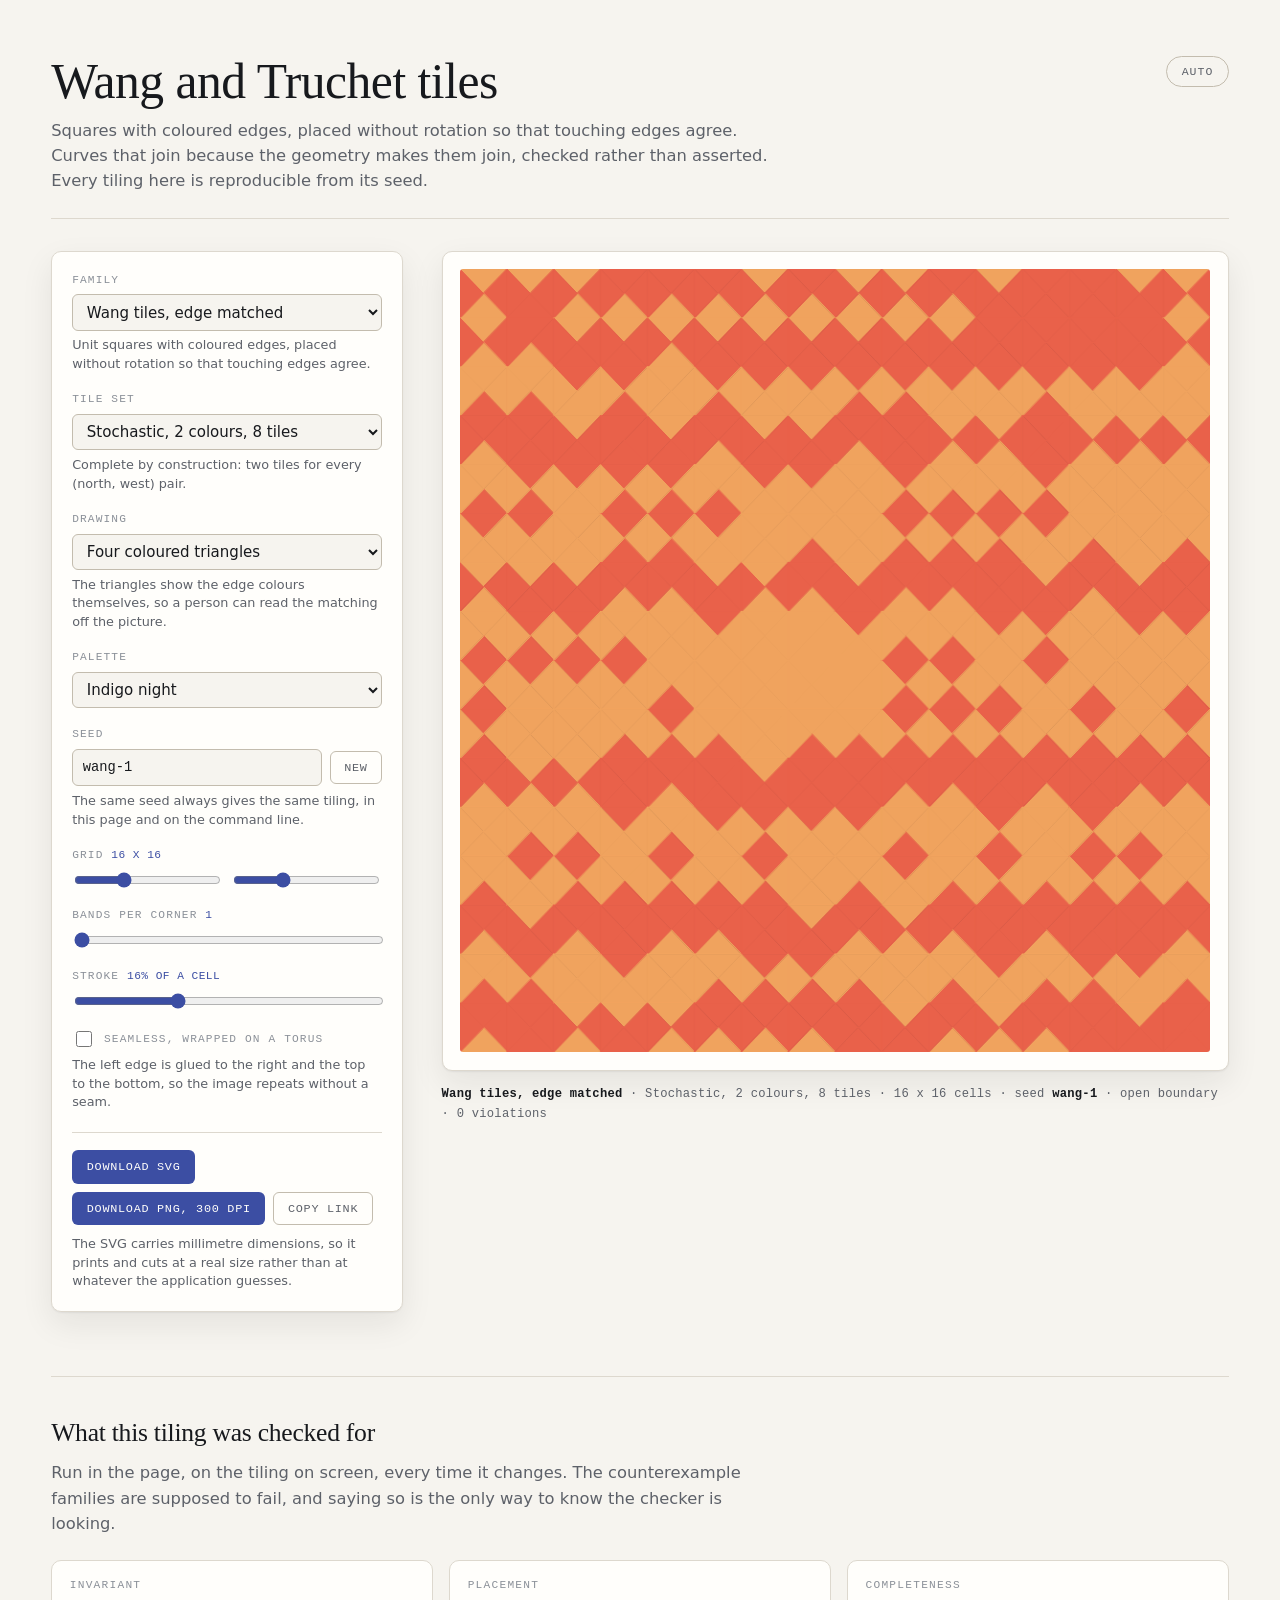
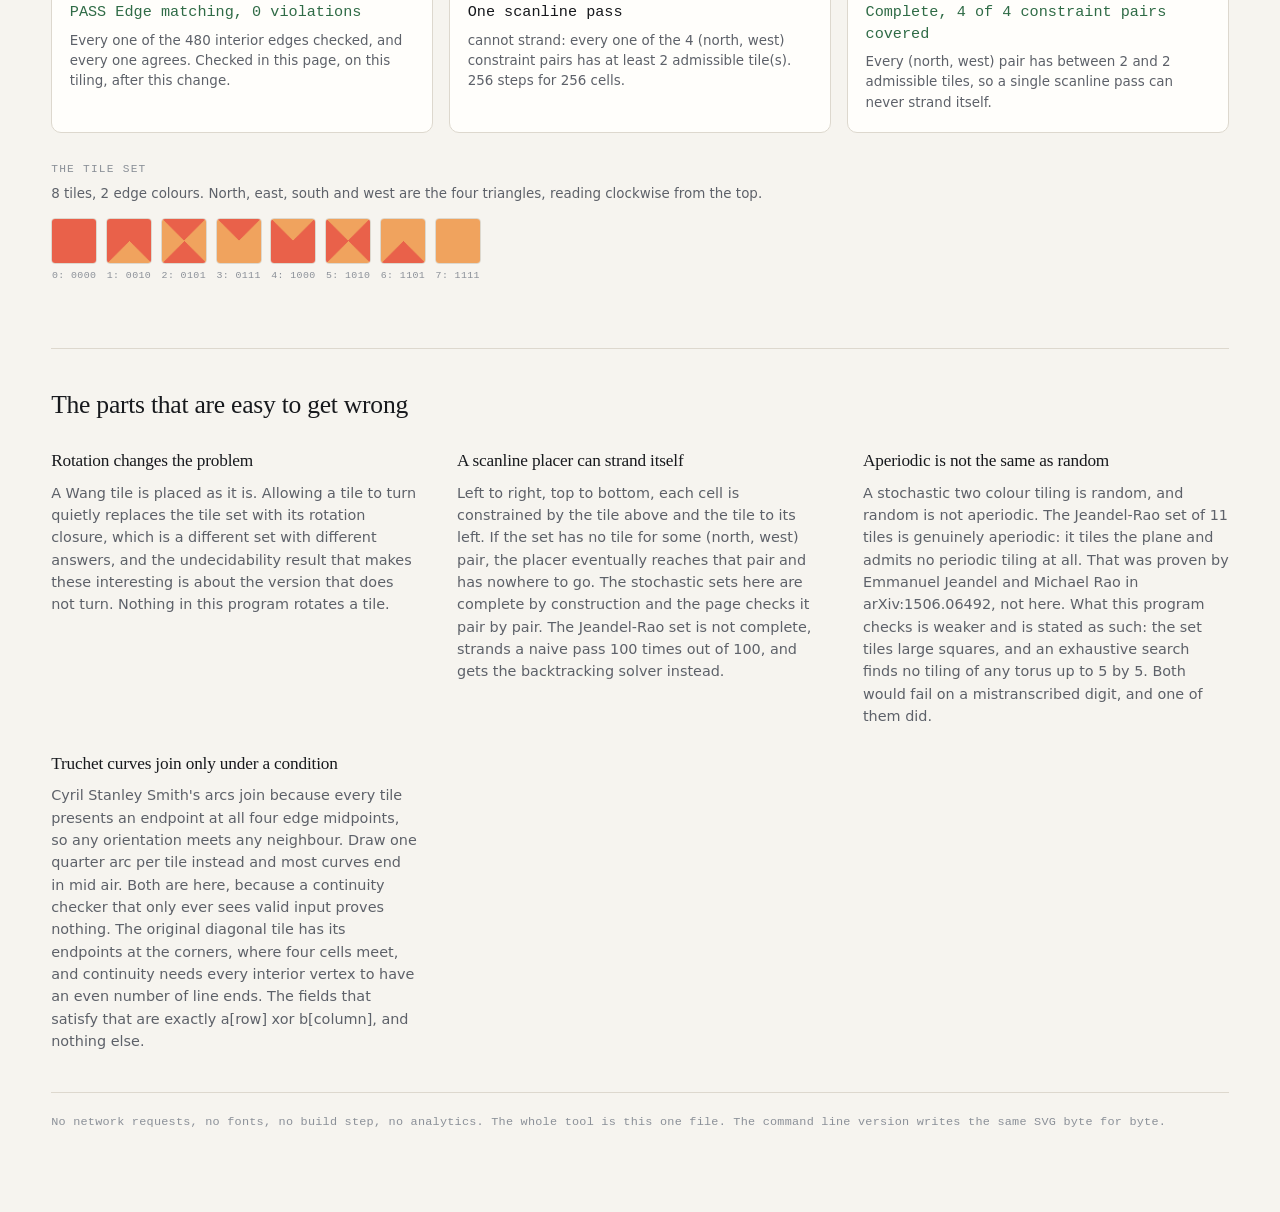
==== docs/index.html @ 9cc3b1b0 "feat: the web tool, an inlining build, and a CDP browser check" ====
<!DOCTYPE html>
<html lang="en" data-theme="auto">
<head>
<meta charset="utf-8">
<meta name="viewport" content="width=device-width, initial-scale=1">
<title>Wang and Truchet tiles</title>
<meta name="description" content="An edge-matched Wang tile and Truchet curve generator that checks its own output. Self contained, no network, deterministic from a named seed.">
<style>
/* One stylesheet, inlined into docs/index.html by scripts/build_docs.mjs.
 *
 * Themes. The page follows the operating system by default and the toggle overrides it in
 * both directions, which is why the dark rules appear twice: once under
 * prefers-color-scheme for the automatic case, and once under :root[data-theme="dark"] so an
 * explicit choice wins over the system on a machine set the other way. A page that only
 * listens to the media query has a toggle that does nothing for half its visitors. */

:root {
  --paper: #f6f4ef;
  --panel: #fffefb;
  --ink: #17191d;
  --muted: #5d6169;
  --faint: #8b9098;
  --rule: #ddd8ce;
  --rule-strong: #c3bcae;
  --accent: #3c4ea3;
  --accent-soft: #e7e9f6;
  --ok: #2f6b46;
  --bad: #a33327;
  --shadow: 0 1px 2px rgba(23, 25, 29, 0.06), 0 12px 32px rgba(23, 25, 29, 0.08);
  --mono: ui-monospace, SFMono-Regular, "SF Mono", Menlo, Consolas, "Liberation Mono", monospace;
  --sans: ui-sans-serif, system-ui, -apple-system, "Segoe UI", Roboto, Helvetica, Arial, sans-serif;
  --serif: Georgia, "Iowan Old Style", "Times New Roman", Times, serif;
  color-scheme: light;
}

@media (prefers-color-scheme: dark) {
  :root {
    --paper: #101216;
    --panel: #171a20;
    --ink: #e9e6df;
    --muted: #a2a8b3;
    --faint: #757c88;
    --rule: #272c35;
    --rule-strong: #39404c;
    --accent: #93a7ff;
    --accent-soft: #1c2233;
    --ok: #6fce9c;
    --bad: #f0837a;
    --shadow: 0 1px 2px rgba(0, 0, 0, 0.4), 0 14px 40px rgba(0, 0, 0, 0.45);
    color-scheme: dark;
  }
}

:root[data-theme="light"] {
  --paper: #f6f4ef;
  --panel: #fffefb;
  --ink: #17191d;
  --muted: #5d6169;
  --faint: #8b9098;
  --rule: #ddd8ce;
  --rule-strong: #c3bcae;
  --accent: #3c4ea3;
  --accent-soft: #e7e9f6;
  --ok: #2f6b46;
  --bad: #a33327;
  --shadow: 0 1px 2px rgba(23, 25, 29, 0.06), 0 12px 32px rgba(23, 25, 29, 0.08);
  color-scheme: light;
}

:root[data-theme="dark"] {
  --paper: #101216;
  --panel: #171a20;
  --ink: #e9e6df;
  --muted: #a2a8b3;
  --faint: #757c88;
  --rule: #272c35;
  --rule-strong: #39404c;
  --accent: #93a7ff;
  --accent-soft: #1c2233;
  --ok: #6fce9c;
  --bad: #f0837a;
  --shadow: 0 1px 2px rgba(0, 0, 0, 0.4), 0 14px 40px rgba(0, 0, 0, 0.45);
  color-scheme: dark;
}

* { box-sizing: border-box; }

body {
  margin: 0;
  padding: 0 clamp(1rem, 4vw, 3.5rem) 5rem;
  background: var(--paper);
  color: var(--ink);
  font-family: var(--sans);
  font-size: 16px;
  line-height: 1.55;
  -webkit-text-size-adjust: 100%;
}

/* Hidden by clipping rather than by left: -9999px. The off-screen idiom puts a real box a
 * long way outside the viewport, which the layout check in scripts/browser_check.mjs reports
 * as an element escaping the page, and it is right to: the check cannot tell an intentional
 * skip link from a control that has fallen off the edge, and weakening it to allow one would
 * blind it to the other. */
.skip {
  position: absolute;
  width: 1px;
  height: 1px;
  margin: -1px;
  padding: 0;
  overflow: hidden;
  clip-path: inset(50%);
  white-space: nowrap;
}
.skip:focus {
  width: auto;
  height: auto;
  margin: 0;
  padding: 0.5rem 1rem;
  clip-path: none;
  left: 0;
  top: 0;
  background: var(--accent);
  color: var(--panel);
  z-index: 10;
}

h1, h2, h3 { font-family: var(--serif); font-weight: 400; letter-spacing: -0.01em; }

.masthead {
  display: flex;
  align-items: flex-start;
  justify-content: space-between;
  gap: 2rem;
  max-width: 76rem;
  margin: 0 auto;
  padding: clamp(2rem, 5vw, 3.5rem) 0 1.5rem;
  border-bottom: 1px solid var(--rule);
}

.masthead h1 {
  margin: 0 0 0.6rem;
  font-size: clamp(2rem, 5vw, 3.1rem);
  line-height: 1.05;
}

.standfirst {
  margin: 0;
  max-width: 46rem;
  color: var(--muted);
  font-size: 1.02rem;
}

.theme-toggle {
  flex: none;
  font-family: var(--mono);
  font-size: 0.72rem;
  letter-spacing: 0.09em;
  text-transform: uppercase;
  padding: 0.5rem 0.9rem;
  border: 1px solid var(--rule-strong);
  border-radius: 999px;
  background: transparent;
  color: var(--muted);
  cursor: pointer;
}
.theme-toggle:hover { color: var(--ink); border-color: var(--ink); }

main {
  display: grid;
  grid-template-columns: minmax(19rem, 22rem) minmax(0, 1fr);
  gap: clamp(1.5rem, 3vw, 3rem);
  align-items: start;
  max-width: 76rem;
  margin: 0 auto;
  padding-top: 2rem;
}

/* ------------------------------------------------------------------ controls */

.controls {
  position: sticky;
  top: 1.5rem;
  background: var(--panel);
  border: 1px solid var(--rule);
  border-radius: 10px;
  padding: 1.25rem;
  box-shadow: var(--shadow);
}

.control-grid { display: grid; gap: 1.1rem; }

.field { display: grid; gap: 0.35rem; min-width: 0; }

.field > label,
.field.checkbox > label > span {
  font-family: var(--mono);
  font-size: 0.7rem;
  letter-spacing: 0.1em;
  text-transform: uppercase;
  color: var(--faint);
}

.field .value { color: var(--accent); letter-spacing: 0.04em; }

select, input[type="text"] {
  width: 100%;
  min-width: 0;
  font: inherit;
  font-size: 0.94rem;
  padding: 0.45rem 0.6rem;
  color: var(--ink);
  background: var(--paper);
  border: 1px solid var(--rule-strong);
  border-radius: 6px;
}

input[type="text"] { font-family: var(--mono); font-size: 0.86rem; }

select:focus-visible,
input:focus-visible,
button:focus-visible {
  outline: 2px solid var(--accent);
  outline-offset: 2px;
}

.row { display: flex; gap: 0.5rem; align-items: center; min-width: 0; }
.row > input[type="range"] { flex: 1 1 0; min-width: 0; }

input[type="range"] {
  width: 100%;
  min-width: 0;
  accent-color: var(--accent);
}

.field.checkbox > label {
  display: flex;
  align-items: center;
  gap: 0.55rem;
  cursor: pointer;
}
.field.checkbox input { accent-color: var(--accent); width: 1rem; height: 1rem; }

.hint {
  margin: 0;
  font-size: 0.8rem;
  line-height: 1.45;
  color: var(--muted);
}

.actions {
  display: flex;
  flex-wrap: wrap;
  gap: 0.5rem;
  margin: 1.25rem 0 0.6rem;
  padding-top: 1.1rem;
  border-top: 1px solid var(--rule);
}

button {
  font-family: var(--mono);
  font-size: 0.74rem;
  letter-spacing: 0.06em;
  text-transform: uppercase;
  padding: 0.55rem 0.85rem;
  border-radius: 6px;
  border: 1px solid transparent;
  background: var(--accent);
  color: var(--panel);
  cursor: pointer;
}
/* The panel colour is the near-white of the light theme and the near-black of the dark one,
 * and the accent inverts with it, so one declaration gives a readable button in both. */
button:hover { filter: brightness(1.07); }

button.ghost {
  background: transparent;
  color: var(--muted);
  border-color: var(--rule-strong);
}
button.ghost:hover { color: var(--ink); border-color: var(--ink); filter: none; }

/* --------------------------------------------------------------------- plate */

.plate { min-width: 0; }

.plate-frame {
  background: var(--panel);
  border: 1px solid var(--rule);
  border-radius: 10px;
  padding: clamp(0.6rem, 1.5vw, 1.1rem);
  box-shadow: var(--shadow);
  overflow-x: auto;
}

canvas {
  display: block;
  width: 100%;
  height: auto;
  border-radius: 3px;
}

.caption {
  margin: 0.9rem 0 0;
  font-family: var(--mono);
  font-size: 0.76rem;
  line-height: 1.6;
  letter-spacing: 0.02em;
  color: var(--muted);
}

.caption strong { color: var(--ink); font-weight: 600; }

.plate.error .plate-frame {
  border-color: var(--bad);
  border-style: dashed;
}

/* ------------------------------------------------------------------- readout */

.readout, .notes {
  max-width: 76rem;
  margin: clamp(2.5rem, 6vw, 4rem) auto 0;
  padding-top: clamp(1.5rem, 3vw, 2.25rem);
  border-top: 1px solid var(--rule);
}

.readout h2, .notes h2 { margin: 0 0 0.5rem; font-size: 1.6rem; }

.cards {
  display: grid;
  grid-template-columns: repeat(auto-fit, minmax(15rem, 1fr));
  gap: 1rem;
  margin-top: 1.5rem;
}

.card {
  background: var(--panel);
  border: 1px solid var(--rule);
  border-radius: 10px;
  padding: 1rem 1.1rem 1.2rem;
}

.card h3 {
  margin: 0 0 0.5rem;
  font-family: var(--mono);
  font-size: 0.7rem;
  letter-spacing: 0.11em;
  text-transform: uppercase;
  color: var(--faint);
}

.verdict {
  margin: 0 0 0.45rem;
  font-family: var(--mono);
  font-size: 0.95rem;
  line-height: 1.4;
}
.verdict.pass { color: var(--ok); }
.verdict.fail { color: var(--bad); }

.detail {
  margin: 0;
  font-size: 0.84rem;
  line-height: 1.5;
  color: var(--muted);
}

.inspector { margin-top: 1.75rem; }
.inspector h3 {
  margin: 0 0 0.35rem;
  font-family: var(--mono);
  font-size: 0.7rem;
  letter-spacing: 0.11em;
  text-transform: uppercase;
  color: var(--faint);
}

.tiles {
  display: flex;
  flex-wrap: wrap;
  gap: 0.55rem;
  margin-top: 0.9rem;
}

.tiles figure {
  margin: 0;
  display: grid;
  gap: 0.25rem;
  justify-items: center;
}

.tiles canvas {
  width: 46px;
  height: 46px;
  border-radius: 4px;
  border: 1px solid var(--rule);
}

.tiles figcaption {
  font-family: var(--mono);
  font-size: 0.62rem;
  letter-spacing: 0.04em;
  color: var(--faint);
}

/* --------------------------------------------------------------------- notes */

.note-grid {
  display: grid;
  grid-template-columns: repeat(auto-fit, minmax(18rem, 1fr));
  gap: 1.5rem 2.5rem;
  margin-top: 1.5rem;
}

.note-grid h3 { margin: 0 0 0.4rem; font-size: 1.08rem; }
.note-grid p { margin: 0; color: var(--muted); font-size: 0.9rem; }

.colophon {
  margin: 2.5rem 0 0;
  padding-top: 1.25rem;
  border-top: 1px solid var(--rule);
  font-family: var(--mono);
  font-size: 0.74rem;
  letter-spacing: 0.02em;
  color: var(--faint);
}

@media (max-width: 900px) {
  main { grid-template-columns: minmax(0, 1fr); }
  .controls { position: static; }
  .plate { order: -1; }
}
</style>
</head>
<body>
<a class="skip" href="#plate">Skip to the tiling</a>

<header class="masthead">
  <div class="masthead-text">
    <h1>Wang and Truchet tiles</h1>
    <p class="standfirst">Squares with coloured edges, placed without rotation so that
    touching edges agree. Curves that join because the geometry makes them join, checked
    rather than asserted. Every tiling here is reproducible from its seed.</p>
  </div>
  <button id="theme-toggle" class="theme-toggle" type="button" aria-live="polite">
    <span id="theme-label">Auto</span>
  </button>
</header>

<main>
  <section class="controls" aria-label="Controls">
    <div class="control-grid">
      <div class="field">
        <label for="family">Family</label>
        <select id="family"></select>
        <p class="hint" id="family-note"></p>
      </div>

      <div class="field" id="set-field">
        <label for="set">Tile set</label>
        <select id="set"></select>
        <p class="hint" id="set-note"></p>
      </div>

      <div class="field" id="style-field">
        <label for="style">Drawing</label>
        <select id="style">
          <option value="triangles">Four coloured triangles</option>
          <option value="arcs">Smith arcs, one orientation per tile</option>
        </select>
        <p class="hint">The triangles show the edge colours themselves, so a person can read
        the matching off the picture.</p>
      </div>

      <div class="field">
        <label for="palette">Palette</label>
        <select id="palette"></select>
      </div>

      <div class="field">
        <label for="seed">Seed</label>
        <div class="row">
          <input id="seed" type="text" spellcheck="false" autocomplete="off">
          <button id="shuffle" type="button" class="ghost">New</button>
        </div>
        <p class="hint">The same seed always gives the same tiling, in this page and on the
        command line.</p>
      </div>

      <div class="field">
        <label for="width">Grid <span class="value" id="grid-value"></span></label>
        <div class="row">
          <input id="width" type="range" min="1" max="48" step="1">
          <input id="height" type="range" min="1" max="48" step="1">
        </div>
      </div>

      <div class="field" id="bands-field">
        <label for="bands">Bands per corner <span class="value" id="bands-value"></span></label>
        <input id="bands" type="range" min="1" max="7" step="1">
      </div>

      <div class="field" id="weight-field">
        <label for="weight">Stroke <span class="value" id="weight-value"></span></label>
        <input id="weight" type="range" min="2" max="45" step="1">
      </div>

      <div class="field checkbox">
        <label for="torus">
          <input id="torus" type="checkbox">
          <span>Seamless, wrapped on a torus</span>
        </label>
        <p class="hint">The left edge is glued to the right and the top to the bottom, so the
        image repeats without a seam.</p>
      </div>
    </div>

    <div class="actions">
      <button id="download-svg" type="button">Download SVG</button>
      <button id="download-png" type="button">Download PNG, 300 dpi</button>
      <button id="copy-link" type="button" class="ghost">Copy link</button>
    </div>
    <p class="hint" id="export-note">The SVG carries millimetre dimensions, so it prints and
    cuts at a real size rather than at whatever the application guesses.</p>
  </section>

  <section class="plate" id="plate" aria-label="The tiling">
    <div class="plate-frame">
      <canvas id="canvas" width="16" height="16"></canvas>
    </div>
    <p class="caption" id="caption"></p>
  </section>
</main>

<section class="readout" aria-label="What the generator checked">
  <div class="readout-head">
    <h2>What this tiling was checked for</h2>
    <p class="standfirst">Run in the page, on the tiling on screen, every time it changes.
    The counterexample families are supposed to fail, and saying so is the only way to know
    the checker is looking.</p>
  </div>
  <div class="cards">
    <article class="card" id="card-invariant">
      <h3>Invariant</h3>
      <p class="verdict" id="invariant-verdict"></p>
      <p class="detail" id="invariant-detail"></p>
    </article>
    <article class="card">
      <h3>Placement</h3>
      <p class="verdict" id="placement-verdict"></p>
      <p class="detail" id="placement-detail"></p>
    </article>
    <article class="card">
      <h3>Completeness</h3>
      <p class="verdict" id="completeness-verdict"></p>
      <p class="detail" id="completeness-detail"></p>
    </article>
  </div>
  <div class="inspector" id="inspector">
    <h3>The tile set</h3>
    <p class="detail" id="inspector-note"></p>
    <div class="tiles" id="tiles"></div>
  </div>
</section>

<section class="notes">
  <h2>The parts that are easy to get wrong</h2>
  <div class="note-grid">
    <article>
      <h3>Rotation changes the problem</h3>
      <p>A Wang tile is placed as it is. Allowing a tile to turn quietly replaces the tile set
      with its rotation closure, which is a different set with different answers, and the
      undecidability result that makes these interesting is about the version that does not
      turn. Nothing in this program rotates a tile.</p>
    </article>
    <article>
      <h3>A scanline placer can strand itself</h3>
      <p>Left to right, top to bottom, each cell is constrained by the tile above and the tile
      to its left. If the set has no tile for some (north, west) pair, the placer eventually
      reaches that pair and has nowhere to go. The stochastic sets here are complete by
      construction and the page checks it pair by pair. The Jeandel-Rao set is not complete,
      strands a naive pass 100 times out of 100, and gets the backtracking solver instead.</p>
    </article>
    <article>
      <h3>Aperiodic is not the same as random</h3>
      <p>A stochastic two colour tiling is random, and random is not aperiodic. The
      Jeandel-Rao set of 11 tiles is genuinely aperiodic: it tiles the plane and admits no
      periodic tiling at all. That was proven by Emmanuel Jeandel and Michael Rao in
      arXiv:1506.06492, not here. What this program checks is weaker and is stated as such:
      the set tiles large squares, and an exhaustive search finds no tiling of any torus up to
      5 by 5. Both would fail on a mistranscribed digit, and one of them did.</p>
    </article>
    <article>
      <h3>Truchet curves join only under a condition</h3>
      <p>Cyril Stanley Smith's arcs join because every tile presents an endpoint at all four
      edge midpoints, so any orientation meets any neighbour. Draw one quarter arc per tile
      instead and most curves end in mid air. Both are here, because a continuity checker that
      only ever sees valid input proves nothing. The original diagonal tile has its endpoints
      at the corners, where four cells meet, and continuity needs every interior vertex to
      have an even number of line ends. The fields that satisfy that are exactly
      a[row] xor b[column], and nothing else.</p>
    </article>
  </div>
  <p class="colophon">No network requests, no fonts, no build step, no analytics. The whole
  tool is this one file. The command line version writes the same SVG byte for byte.</p>
</section>

<script type="module">
/* ---- src/rng.mjs ---- */
// A small deterministic PRNG, seeded from a string.
//
// Determinism is a product requirement here, not a convenience. A named seed has to
// reproduce a tiling exactly, in Node and in the browser, today and next year, because
// that is what makes an output shareable and what makes the tests meaningful. So this
// uses an explicit algorithm with 32 bit arithmetic rather than Math.random, and never
// touches Date, crypto, or any other ambient source.
//
// cyrb128 spreads a string into four 32 bit words; sfc32 is the generator. Both are
// public domain constructions widely used for exactly this purpose.

function cyrb128(str) {
  let h1 = 1779033703, h2 = 3144134277, h3 = 1013904242, h4 = 2773480762;
  for (let i = 0; i < str.length; i++) {
    const k = str.charCodeAt(i);
    h1 = h2 ^ Math.imul(h1 ^ k, 597399067);
    h2 = h3 ^ Math.imul(h2 ^ k, 2869860233);
    h3 = h4 ^ Math.imul(h3 ^ k, 951274213);
    h4 = h1 ^ Math.imul(h4 ^ k, 2716044179);
  }
  h1 = Math.imul(h3 ^ (h1 >>> 18), 597399067);
  h2 = Math.imul(h4 ^ (h2 >>> 22), 2869860233);
  h3 = Math.imul(h1 ^ (h3 >>> 17), 951274213);
  h4 = Math.imul(h2 ^ (h4 >>> 19), 2716044179);
  return [(h1 ^ h2 ^ h3 ^ h4) >>> 0, (h2 ^ h1) >>> 0, (h3 ^ h1) >>> 0, (h4 ^ h1) >>> 0];
}

function makeRng(seed) {
  const [a0, b0, c0, d0] = cyrb128(String(seed));
  let a = a0, b = b0, c = c0, d = d0;

  // sfc32. Returns a float in [0, 1).
  function next() {
    a >>>= 0; b >>>= 0; c >>>= 0; d >>>= 0;
    let t = (a + b) | 0;
    a = b ^ (b >>> 9);
    b = (c + (c << 3)) | 0;
    c = (c << 21) | (c >>> 11);
    d = (d + 1) | 0;
    t = (t + d) | 0;
    c = (c + t) | 0;
    return (t >>> 0) / 4294967296;
  }

  // Rejection sampling rather than a modulo, so every value of n is uniform. A modulo
  // biases the low outcomes, which for a 3 colour tile set is visible in the output.
  function int(n) {
    if (n <= 0) throw new Error(`int(${n}) needs a positive bound`);
    const limit = Math.floor(4294967296 / n) * n;
    for (;;) {
      const raw = Math.floor(next() * 4294967296);
      if (raw < limit) return raw % n;
    }
  }

  return {
    next,
    int,
    pick(items) { return items[int(items.length)]; },
    shuffle(items) {
      const out = items.slice();
      for (let i = out.length - 1; i > 0; i--) {
        const j = int(i + 1);
        [out[i], out[j]] = [out[j], out[i]];
      }
      return out;
    },
  };
}

/* ---- src/wang.mjs ---- */
// Edge-coloured Wang tiles: the tile sets, the completeness invariant, and the placers.
//
// A Wang tile is a unit square whose four edges carry colours. Tiles are placed on a grid
// without rotation and without reflection, and two tiles may sit side by side only if the
// colours on the edge they share are equal. Allowing rotation is a different problem with
// different answers, so nothing here ever rotates a tile.
//
// The property that makes a set usable for scanline placement is completeness: for every
// pair (a, b) where a is the south colour of some tile and b is the east colour of some
// tile, the set must contain at least one tile with north = a and west = b. Those are
// exactly the constraints a left-to-right, top-to-bottom placer can meet, so a complete set
// never strands the placer, and an incomplete one eventually will. `completenessReport`
// checks that pair by pair, and the test suite asserts it.
//
// The Jeandel-Rao set is deliberately not complete. It is aperiodic, which means it tiles
// the plane but admits no periodic tiling at all, and no scanline placer can handle it. It
// gets the backtracking solver instead.

const DIRS = ['n', 'e', 's', 'w'];

function tile(n, e, s, w) {
  return { n, e, s, w };
}

// ---------------------------------------------------------------- tile set construction

/** Every tile over `colours` colours: colours^4 of them. Trivially complete. */
function fullSet(colours) {
  const tiles = [];
  for (let n = 0; n < colours; n++)
    for (let e = 0; e < colours; e++)
      for (let s = 0; s < colours; s++)
        for (let w = 0; w < colours; w++)
          tiles.push(tile(n, e, s, w));
  return tiles;
}

/**
 * A reduced complete set: colours^2 * choices tiles, with exactly `choices` tiles for
 * every (north, west) constraint pair.
 *
 * This is the shape used for stochastic texture tiling, where the point is to have enough
 * freedom at each step to avoid visible repetition without carrying the whole colours^4
 * set. With 2 colours and 2 choices it is the familiar 8 tile set.
 */
function reducedCompleteSet(colours, choices) {
  const combos = [];
  for (let e = 0; e < colours; e++)
    for (let s = 0; s < colours; s++)
      combos.push([e, s]);
  if (choices < 1 || choices > combos.length) {
    throw new Error(`choices must be between 1 and ${combos.length} for ${colours} colours`);
  }
  const tiles = [];
  let pair = 0;
  for (let n = 0; n < colours; n++) {
    for (let w = 0; w < colours; w++) {
      for (let k = 0; k < choices; k++) {
        const [e, s] = combos[(pair * choices + k) % combos.length];
        tiles.push(tile(n, e, s, w));
      }
      pair++;
    }
  }
  return tiles;
}

/**
 * The Jeandel-Rao aperiodic set of 11 Wang tiles.
 *
 * Source: Emmanuel Jeandel and Michael Rao, "An aperiodic set of 11 Wang tiles",
 * arXiv:1506.06492. The numbers below are transcribed from Sebastien Labbe's `slabbe`
 * documentation (labri.fr/perso/slabbe/docs/0.7/wang_tiles.html), which gives each tile as
 * (right, top, left, bottom).
 *
 * Aperiodicity was proven by Jeandel and Rao, not here. What this project verifies
 * computationally is weaker and is stated as such: the set tiles large squares, and it
 * admits no tiling of any torus up to a bound the tests search exhaustively. Both are
 * necessary conditions for aperiodicity, and both would fail on a mistranscription. An
 * earlier draft of this file had one digit wrong and the 12x12 search proved unsatisfiable,
 * which is how the error was found.
 */
function jeandelRaoSet() {
  const raw = [
    [2, 4, 2, 1], [2, 2, 2, 0], [1, 1, 3, 1], [1, 2, 3, 2], [3, 1, 3, 3], [0, 1, 3, 1],
    [0, 0, 0, 1], [3, 1, 0, 2], [0, 2, 1, 2], [1, 2, 1, 4], [3, 3, 1, 2],
  ];
  return raw.map(([right, top, left, bottom]) => tile(top, right, bottom, left));
}

const TILE_SETS = {
  'stochastic-2': {
    label: 'Stochastic, 2 colours, 8 tiles',
    build: () => reducedCompleteSet(2, 2),
    note: 'Complete by construction: two tiles for every (north, west) pair.',
  },
  'stochastic-3': {
    label: 'Stochastic, 3 colours, 18 tiles',
    build: () => reducedCompleteSet(3, 2),
    note: 'Complete by construction: two tiles for every (north, west) pair.',
  },
  'stochastic-4': {
    label: 'Stochastic, 4 colours, 48 tiles',
    build: () => reducedCompleteSet(4, 3),
    note: 'Complete by construction: three tiles for every (north, west) pair.',
  },
  'full-2': {
    label: 'Full, 2 colours, 16 tiles',
    build: () => fullSet(2),
    note: 'Every tile over 2 colours. Any assignment of edge colours is realisable, '
      + 'so seamless wrapping needs no search.',
  },
  'full-3': {
    label: 'Full, 3 colours, 81 tiles',
    build: () => fullSet(3),
    note: 'Every tile over 3 colours. Any assignment of edge colours is realisable.',
  },
  'jeandel-rao': {
    label: 'Jeandel-Rao, 11 tiles, aperiodic',
    build: jeandelRaoSet,
    note: 'Aperiodic, proven by Jeandel and Rao (arXiv:1506.06492). Not complete, so it '
      + 'needs the backtracking solver, and it admits no seamless wrap because it admits '
      + 'no periodic tiling at all.',
  },
};

function buildTileSet(name) {
  const entry = TILE_SETS[name];
  if (!entry) {
    throw new Error(`unknown tile set ${JSON.stringify(name)}; `
      + `known sets are ${Object.keys(TILE_SETS).join(', ')}`);
  }
  const tiles = entry.build();
  return { name, label: entry.label, note: entry.note, tiles };
}

// ------------------------------------------------------------------------ completeness

function alphabet(tiles, dir) {
  return [...new Set(tiles.map((t) => t[dir]))].sort((a, b) => a - b);
}

/**
 * Check the invariant a scanline placer depends on, pair by pair.
 *
 * The constraint a placer meets at an interior cell is (north = south colour of the tile
 * above, west = east colour of the tile to the left). So the pairs that can arise are
 * exactly southAlphabet x eastAlphabet, and the set is complete when every one of them has
 * a tile. Reporting the minimum count as well as the boolean matters: a set with exactly
 * one tile per pair is complete but produces a single forced tiling, which is not what
 * anyone wants from a stochastic set.
 */
function completenessReport(tiles) {
  const norths = alphabet(tiles, 's');
  const wests = alphabet(tiles, 'e');
  const counts = [];
  const missing = [];
  for (const n of norths) {
    for (const w of wests) {
      const count = tiles.filter((t) => t.n === n && t.w === w).length;
      counts.push({ north: n, west: w, count });
      if (count === 0) missing.push({ north: n, west: w });
    }
  }
  return {
    complete: missing.length === 0,
    pairs: counts.length,
    missing,
    minChoices: counts.length ? Math.min(...counts.map((c) => c.count)) : 0,
    maxChoices: counts.length ? Math.max(...counts.map((c) => c.count)) : 0,
    northAlphabet: norths,
    westAlphabet: wests,
    alphabets: Object.fromEntries(DIRS.map((d) => [d, alphabet(tiles, d)])),
  };
}

// ----------------------------------------------------------------------------- placers

function emptyGrid(width, height) {
  return new Int32Array(width * height).fill(-1);
}

/**
 * Left to right, top to bottom, one pass, no backtracking.
 *
 * On a complete set this cannot fail, and it throws rather than degrading if it somehow
 * does, because a placer that quietly leaves a hole produces output that looks fine at a
 * glance and violates the whole point of the exercise. On an incomplete set it will strand
 * itself, and `naiveScanlineTrial` exists to measure how often.
 */
function placeScanline(tiles, width, height, rng) {
  const grid = emptyGrid(width, height);
  for (let r = 0; r < height; r++) {
    for (let c = 0; c < width; c++) {
      const north = r > 0 ? tiles[grid[(r - 1) * width + c]].s : null;
      const west = c > 0 ? tiles[grid[r * width + (c - 1)]].e : null;
      const options = [];
      for (let i = 0; i < tiles.length; i++) {
        if (north !== null && tiles[i].n !== north) continue;
        if (west !== null && tiles[i].w !== west) continue;
        options.push(i);
      }
      if (options.length === 0) {
        throw new Error(`scanline stranded at row ${r} column ${c} with north=${north} `
          + `west=${west}; this tile set is not complete, use the backtracking solver`);
      }
      grid[r * width + c] = options[rng.int(options.length)];
    }
  }
  return grid;
}

/**
 * One scanline attempt that reports failure instead of throwing.
 *
 * Used to put a number on what happens when you point a naive placer at a set that does not
 * guarantee it can be placed. The answer for the Jeandel-Rao set is that it strands almost
 * immediately, and the README quotes the measurement rather than an adjective.
 */
function naiveScanlineTrial(tiles, width, height, rng) {
  const grid = emptyGrid(width, height);
  for (let r = 0; r < height; r++) {
    for (let c = 0; c < width; c++) {
      const north = r > 0 ? tiles[grid[(r - 1) * width + c]].s : null;
      const west = c > 0 ? tiles[grid[r * width + (c - 1)]].e : null;
      const options = [];
      for (let i = 0; i < tiles.length; i++) {
        if (north !== null && tiles[i].n !== north) continue;
        if (west !== null && tiles[i].w !== west) continue;
        options.push(i);
      }
      if (options.length === 0) {
        return { ok: false, placed: r * width + c, row: r, column: c };
      }
      grid[r * width + c] = options[rng.int(options.length)];
    }
  }
  return { ok: true, placed: width * height, grid };
}

/**
 * Place a full colours^4 set by choosing the edge colours directly.
 *
 * For a full set every combination of four edge colours is a tile, so the grid of edge
 * colours can be chosen freely and the tiles read off afterwards. That makes seamless
 * wrapping exact and free: identify the last edge row with the first and the last edge
 * column with the first, and the tiling meets itself. No search, no failure mode.
 */
function placeByEdges(tiles, width, height, rng, { torus = false } = {}) {
  const palette = alphabet(tiles, 'n');
  const size = palette.length;
  if (tiles.length !== size ** 4) {
    throw new Error(`placeByEdges needs a full set of ${size ** 4} tiles, got ${tiles.length}`);
  }
  const index = new Map();
  for (let i = 0; i < tiles.length; i++) {
    const t = tiles[i];
    index.set(`${t.n},${t.e},${t.s},${t.w}`, i);
  }
  // horizontal[r][c] is the colour of the horizontal edge above row r, for r in 0..height.
  const horizontal = [];
  for (let r = 0; r <= height; r++) {
    if (torus && r === height) { horizontal.push(horizontal[0].slice()); continue; }
    horizontal.push(Array.from({ length: width }, () => palette[rng.int(size)]));
  }
  // vertical[r][c] is the colour of the vertical edge left of column c, for c in 0..width.
  const vertical = [];
  for (let r = 0; r < height; r++) {
    const row = Array.from({ length: width + 1 }, () => palette[rng.int(size)]);
    if (torus) row[width] = row[0];
    vertical.push(row);
  }
  const grid = emptyGrid(width, height);
  for (let r = 0; r < height; r++) {
    for (let c = 0; c < width; c++) {
      const key = `${horizontal[r][c]},${vertical[r][c + 1]},${horizontal[r + 1][c]},${vertical[r][c]}`;
      const found = index.get(key);
      if (found === undefined) throw new Error(`full set is missing tile ${key}`);
      grid[r * width + c] = found;
    }
  }
  return grid;
}

// ------------------------------------------------------- propagating backtracking solver

/**
 * Arc-consistent domains plus minimum-remaining-values backtracking.
 *
 * Needed for any set that is not complete, and for seamless wrapping of a set that is
 * complete but not full. The search is exhaustive within a step budget, so a result of
 * `unsat` means the solver looked everywhere and there is genuinely no tiling, while
 * `capped` means it ran out of budget and knows nothing. Collapsing those two into one
 * "no" would be the silent-failure pattern: the aperiodicity evidence in the test suite
 * depends on `unsat` meaning proven.
 */
function solveConstrained(tiles, width, height, rng, options = {}) {
  const { torus = false, maxSteps = 200000 } = options;
  const count = tiles.length;
  const words = Math.ceil(count / 32);
  const cells = width * height;

  // compat[dir] maps a tile index to the bitset of tiles allowed in that direction.
  const right = new Uint32Array(count * words);
  const left = new Uint32Array(count * words);
  const down = new Uint32Array(count * words);
  const up = new Uint32Array(count * words);
  for (let i = 0; i < count; i++) {
    for (let j = 0; j < count; j++) {
      if (tiles[i].e === tiles[j].w) {
        right[i * words + (j >> 5)] |= 1 << (j & 31);
        left[j * words + (i >> 5)] |= 1 << (i & 31);
      }
      if (tiles[i].s === tiles[j].n) {
        down[i * words + (j >> 5)] |= 1 << (j & 31);
        up[j * words + (i >> 5)] |= 1 << (i & 31);
      }
    }
  }

  // A torus one cell wide wraps a tile onto itself, which is a unary constraint rather than
  // a binary one: the tile's east edge must equal its own west edge. Arc consistency between
  // distinct cells never sees it, so it is applied to the starting domains instead. Leaving
  // it out made the 1xN and Nx1 torus searches vacuously satisfiable, which in turn made the
  // aperiodicity evidence report nine periodic tilings that do not exist.
  const selfAllowed = (i) => {
    if (torus && width === 1 && tiles[i].e !== tiles[i].w) return false;
    if (torus && height === 1 && tiles[i].s !== tiles[i].n) return false;
    return true;
  };
  const fullMask = new Uint32Array(words);
  for (let i = 0; i < count; i++) {
    if (selfAllowed(i)) fullMask[i >> 5] |= 1 << (i & 31);
  }
  if (fullMask.every((word) => word === 0)) {
    return { status: 'unsat', steps: 0, grid: null };
  }

  const neighbours = (k) => {
    const r = (k / width) | 0;
    const c = k % width;
    const out = [];
    if (c + 1 < width) out.push([k + 1, right]);
    else if (torus && width > 1) out.push([r * width, right]);
    if (c > 0) out.push([k - 1, left]);
    else if (torus && width > 1) out.push([r * width + width - 1, left]);
    if (r + 1 < height) out.push([k + width, down]);
    else if (torus && height > 1) out.push([c, down]);
    if (r > 0) out.push([k - width, up]);
    else if (torus && height > 1) out.push([(height - 1) * width + c, up]);
    return out;
  };
  const neighbourCache = Array.from({ length: cells }, (_, k) => neighbours(k));

  function propagate(dom, seeds) {
    const queue = seeds.slice();
    const allowed = new Uint32Array(words);
    while (queue.length) {
      const k = queue.pop();
      for (const [m, table] of neighbourCache[k]) {
        allowed.fill(0);
        for (let word = 0; word < words; word++) {
          let bits = dom[k * words + word];
          while (bits) {
            const bit = bits & -bits;
            const i = (word << 5) + (31 - Math.clz32(bit >>> 0));
            bits ^= bit;
            for (let x = 0; x < words; x++) allowed[x] |= table[i * words + x];
          }
        }
        let changed = false;
        let empty = true;
        for (let x = 0; x < words; x++) {
          const before = dom[m * words + x];
          const after = before & allowed[x];
          if (after !== before) { dom[m * words + x] = after; changed = true; }
          if (after !== 0) empty = false;
        }
        if (empty) return false;
        if (changed) queue.push(m);
      }
    }
    return true;
  }

  const popcount = (dom, k) => {
    let total = 0;
    for (let x = 0; x < words; x++) {
      let v = dom[k * words + x];
      v -= (v >>> 1) & 0x55555555;
      v = (v & 0x33333333) + ((v >>> 2) & 0x33333333);
      total += (((v + (v >>> 4)) & 0x0f0f0f0f) * 0x01010101) >>> 24;
    }
    return total;
  };

  const domain = new Uint32Array(cells * words);
  for (let k = 0; k < cells; k++) domain.set(fullMask, k * words);

  let steps = 0;
  let capped = false;

  function search(dom) {
    if (steps >= maxSteps) { capped = true; return null; }
    steps++;
    let best = -1;
    let bestCount = Infinity;
    for (let k = 0; k < cells; k++) {
      const n = popcount(dom, k);
      if (n > 1 && n < bestCount) { bestCount = n; best = k; }
    }
    if (best < 0) return dom;
    const options = [];
    for (let i = 0; i < count; i++) {
      if (dom[best * words + (i >> 5)] & (1 << (i & 31))) options.push(i);
    }
    for (const i of rng.shuffle(options)) {
      const next = dom.slice();
      next.fill(0, best * words, best * words + words);
      next[best * words + (i >> 5)] = 1 << (i & 31);
      if (propagate(next, [best])) {
        const result = search(next);
        if (result) return result;
      }
      if (capped) return null;
    }
    return null;
  }

  const seeds = Array.from({ length: cells }, (_, k) => k);
  if (!propagate(domain, seeds)) {
    return { status: 'unsat', steps: 0, grid: null };
  }
  const solved = search(domain);
  if (solved) {
    const grid = emptyGrid(width, height);
    for (let k = 0; k < cells; k++) {
      for (let i = 0; i < count; i++) {
        if (solved[k * words + (i >> 5)] & (1 << (i & 31))) { grid[k] = i; break; }
      }
    }
    return { status: 'sat', steps, grid };
  }
  return { status: capped ? 'capped' : 'unsat', steps, grid: null };
}

// ------------------------------------------------------------------- the matching check

/**
 * Every interior edge must have the same colour on both sides.
 *
 * Returns the list of violations rather than a boolean, so a caller can say what broke.
 * On a torus the wrap edges are interior too, which is exactly what makes the output
 * seamless, so they are checked the same way.
 */
function checkEdgeMatching(tiles, grid, width, height, { torus = false } = {}) {
  const violations = [];
  const at = (r, c) => tiles[grid[r * width + c]];
  for (let r = 0; r < height; r++) {
    for (let c = 0; c < width; c++) {
      const here = at(r, c);
      if (here === undefined) {
        violations.push({ row: r, column: c, edge: 'cell', detail: 'no tile placed' });
        continue;
      }
      // On a torus one cell wide the east edge is glued to the west edge of the same tile.
      // The neighbour comparison below cannot express that, so it is checked here. The
      // solver applies the same constraint when it searches; without this the checker would
      // agree with a solver that had dropped it.
      if (torus && width === 1 && here.e !== here.w) {
        violations.push({
          row: r, column: c, edge: 'east',
          detail: `one cell wide on a torus: east ${here.e} against its own west ${here.w}`,
        });
      }
      if (torus && height === 1 && here.s !== here.n) {
        violations.push({
          row: r, column: c, edge: 'south',
          detail: `one cell tall on a torus: south ${here.s} against its own north ${here.n}`,
        });
      }
      const hasEast = c + 1 < width || (torus && width > 1);
      if (hasEast) {
        const other = at(r, (c + 1) % width);
        if (here.e !== other.w) {
          violations.push({
            row: r, column: c, edge: 'east',
            detail: `east ${here.e} against west ${other.w}`,
          });
        }
      }
      const hasSouth = r + 1 < height || (torus && height > 1);
      if (hasSouth) {
        const other = at((r + 1) % height, c);
        if (here.s !== other.n) {
          violations.push({
            row: r, column: c, edge: 'south',
            detail: `south ${here.s} against north ${other.n}`,
          });
        }
      }
    }
  }
  return violations;
}

/* ---- src/truchet.mjs ---- */
// Truchet tiles: the arc family, the diagonal family, and what continuity actually costs.
//
// Two families live here and they behave very differently, which is the interesting part.
//
// SMITH ARCS. Cyril Stanley Smith's 1987 variant of Truchet's tile draws two quarter arcs
// of radius 1/2 centred on opposite corners. In orientation 0 the centres are north-west
// and south-east; in orientation 1 they are north-east and south-west. Either way the four
// arc endpoints land on the midpoints of all four edges. Every tile therefore presents a
// curve endpoint at every edge, so any orientation meets any neighbour and continuity is
// structural. Random placement is safe.
//
// A QUARTER ARC PER TILE is the version that does not work, and it is the usual bug. One
// arc in a randomly chosen corner touches only two of the four edges, so a neighbour that
// offers an endpoint on the shared edge frequently meets one that does not, and the curves
// end in mid air. `freeQuarterArcField` builds exactly that, on purpose, so the continuity
// checker has something it must reject. A checker that only ever sees valid input proves
// nothing.
//
// DIAGONALS. Truchet's original tile is split by a diagonal, and here the endpoints sit at
// the corners rather than the edge midpoints. Four cells meet at every interior vertex, and
// each contributes an endpoint there or not:
//
//   degree = (1 - x[r-1][c-1]) + x[r-1][c] + x[r][c-1] + (1 - x[r][c])
//
// writing x = 1 for the south-west to north-east diagonal. An odd degree leaves a line
// ending in mid air, so continuity requires every interior vertex to be even, which reduces
// to the xor of every 2x2 block of the field being zero. That has a complete and rather
// pretty solution: x[r][c] = a[r] xor b[c] for a row vector a and a column vector b, and
// nothing else. The count agrees, 2^(H+W-1) configurations for both, and
// `enumerateValidDiagonalFields` checks it exhaustively on small grids in the test suite.
//
// So unconstrained random diagonals are broken almost everywhere, and the fix is not a
// repair pass. The valid configurations form a thin, highly structured subset of all of
// them, and generating from a and b lands inside it by construction. It also makes the
// seamless case free, since a and b wrap with no extra condition.

const ARC_ORIENTATIONS = 2;

/** Smith arcs. Any orientation meets any neighbour, so this needs no constraint at all. */
function arcField(width, height, rng) {
  const field = new Uint8Array(width * height);
  for (let i = 0; i < field.length; i++) field[i] = rng.int(ARC_ORIENTATIONS);
  return field;
}

/**
 * One quarter arc per tile in a random corner: 0 north-west, 1 north-east, 2 south-east,
 * 3 south-west. Included because it is the shape of the mistake, not because it is useful.
 */
function freeQuarterArcField(width, height, rng) {
  const field = new Uint8Array(width * height);
  for (let i = 0; i < field.length; i++) field[i] = rng.int(4);
  return field;
}

/** Which two edges a quarter arc in `corner` touches, as booleans in n, e, s, w order. */
function quarterArcEdges(corner) {
  switch (corner) {
    case 0: return [true, false, false, true];   // north-west: north and west midpoints
    case 1: return [true, true, false, false];   // north-east
    case 2: return [false, true, true, false];   // south-east
    case 3: return [false, false, true, true];   // south-west
    default: throw new Error(`corner must be 0..3, got ${corner}`);
  }
}

/**
 * A diagonal field with no dangling endpoints anywhere, seamless included.
 *
 * Every such field is x[r][c] = a[r] xor b[c], so drawing a and b at random draws uniformly
 * from the valid set. The map is two to one, since (a, b) and (a xor 1, b xor 1) describe
 * the same field, which is why 2^(height + width) draws give 2^(height + width - 1) fields.
 */
function diagonalField(width, height, rng) {
  const rows = new Uint8Array(height);
  const cols = new Uint8Array(width);
  for (let r = 0; r < height; r++) rows[r] = rng.int(2);
  for (let c = 0; c < width; c++) cols[c] = rng.int(2);
  const field = new Uint8Array(width * height);
  for (let r = 0; r < height; r++) {
    for (let c = 0; c < width; c++) field[r * width + c] = rows[r] ^ cols[c];
  }
  return field;
}

/** Unconstrained random diagonals: the version with broken curves. */
function freeDiagonalField(width, height, rng) {
  const field = new Uint8Array(width * height);
  for (let i = 0; i < field.length; i++) field[i] = rng.int(2);
  return field;
}

/**
 * Interior vertices whose diagonal endpoint count is odd, meaning a line dangles there.
 *
 * On a torus every vertex is interior, which is what makes a wrapped diagonal tiling
 * genuinely seamless rather than merely aligned.
 */
function checkDiagonalContinuity(field, width, height, { torus = false } = {}) {
  const at = (r, c) => field[((r % height) + height) % height * width + ((c % width) + width) % width];
  const violations = [];
  const firstRow = torus ? 0 : 1;
  const firstCol = torus ? 0 : 1;
  for (let r = firstRow; r < height; r++) {
    for (let c = firstCol; c < width; c++) {
      const nw = at(r - 1, c - 1);
      const ne = at(r - 1, c);
      const sw = at(r, c - 1);
      const se = at(r, c);
      const degree = (1 - nw) + ne + sw + (1 - se);
      if (degree % 2 !== 0) {
        violations.push({ vertexRow: r, vertexColumn: c, degree });
      }
    }
  }
  return violations;
}

/**
 * Interior edges where the two sides disagree about whether a curve crosses.
 *
 * For Smith arcs this is always empty, and it is still worth computing: the claim "these
 * curves are continuous" should be a measurement rather than an argument, and the same
 * function has to reject the quarter arc field, which it does.
 */
function checkArcContinuity(field, width, height, { torus = false, family = 'arcs' } = {}) {
  const touches = (index) => {
    if (family === 'arcs') return [true, true, true, true];
    return quarterArcEdges(field[index]);
  };
  const violations = [];
  for (let r = 0; r < height; r++) {
    for (let c = 0; c < width; c++) {
      const here = touches(r * width + c);
      // A torus one cell wide glues a cell's east edge to its own west edge, which is a
      // constraint on the single cell rather than between two of them. The loop below never
      // sees it, because it compares a cell with a neighbour and here there is none, so it
      // is applied separately. Leaving it out made every 1xN and Nx1 torus report clean, and
      // the solver already carries the matching fix for the same reason.
      if (torus && width === 1 && here[1] !== here[3]) {
        violations.push({
          row: r, column: c, edge: 'east',
          detail: 'one cell wide on a torus: the east edge is glued to its own west edge and '
            + `they disagree (${here[1] ? 'endpoint' : 'blank'} against `
            + `${here[3] ? 'endpoint' : 'blank'})`,
        });
      }
      if (torus && height === 1 && here[2] !== here[0]) {
        violations.push({
          row: r, column: c, edge: 'south',
          detail: 'one cell tall on a torus: the south edge is glued to its own north edge '
            + `and they disagree (${here[2] ? 'endpoint' : 'blank'} against `
            + `${here[0] ? 'endpoint' : 'blank'})`,
        });
      }
      const hasEast = c + 1 < width || (torus && width > 1);
      if (hasEast) {
        const other = touches(r * width + ((c + 1) % width));
        if (here[1] !== other[3]) {
          violations.push({
            row: r, column: c, edge: 'east',
            detail: here[1] ? 'endpoint meets a blank edge' : 'blank edge meets an endpoint',
          });
        }
      }
      const hasSouth = r + 1 < height || (torus && height > 1);
      if (hasSouth) {
        const other = touches(((r + 1) % height) * width + c);
        if (here[2] !== other[0]) {
          violations.push({
            row: r, column: c, edge: 'south',
            detail: here[2] ? 'endpoint meets a blank edge' : 'blank edge meets an endpoint',
          });
        }
      }
    }
  }
  return violations;
}

/**
 * Every diagonal field on a small grid that has no dangling interior endpoint.
 *
 * Brute force over all 2^(width*height) fields. Only useful up to about 4x4, which is the
 * point: it is the ground truth the closed form is checked against, and it shares no code
 * with `diagonalField`.
 */
function enumerateValidDiagonalFields(width, height) {
  const cells = width * height;
  if (cells > 20) throw new Error(`refusing to enumerate 2^${cells} fields`);
  const valid = [];
  for (let mask = 0; mask < (1 << cells); mask++) {
    const field = new Uint8Array(cells);
    for (let i = 0; i < cells; i++) field[i] = (mask >> i) & 1;
    if (checkDiagonalContinuity(field, width, height).length === 0) valid.push(mask);
  }
  return valid;
}

/* ---- src/model.mjs ---- */
// Turn a set of options into a tiling, and say honestly how it was placed.
//
// The placement method is chosen from a property of the tile set rather than from a guess,
// and it is recorded in the model so the tool can tell the user which guarantee applies.
// There are three:
//
//   edges      a full colours^4 set contains every tile, so the grid of edge colours can be
//              chosen freely and the tiles read off. No search, cannot fail, and seamless
//              wrapping is exact because the last edge row is literally the first.
//   scanline   a complete set has a tile for every (north, west) pair, so one pass places
//              every cell and cannot strand. Verified by `completenessReport`, not assumed.
//   solver     anything else. Arc consistency plus backtracking, which reports sat, unsat
//              or capped, and never confuses the last two.
//
// The Jeandel-Rao set is aperiodic, so it admits no periodic tiling of any size at all, and
// asking for a seamless wrap of it is asking for something that provably does not exist.
// That is refused with an explanation rather than answered with a broken tiling.

const FAMILIES = {
  wang: {
    label: 'Wang tiles, edge matched',
    description: 'Unit squares with coloured edges, placed without rotation so that '
      + 'touching edges agree.',
  },
  arcs: {
    label: 'Truchet arcs (Smith)',
    description: 'Two quarter arcs on opposite corners. Every tile presents an endpoint at '
      + 'every edge midpoint, so the curves join whatever the orientation.',
  },
  'arcs-free': {
    label: 'Single quarter arc (broken on purpose)',
    description: 'One arc in a random corner. Touches two edges out of four, so most '
      + 'curves end in mid air. Kept as the counterexample the continuity check must catch.',
  },
  diagonals: {
    label: 'Truchet diagonals, continuous',
    description: 'Corner to corner diagonals constrained so every interior vertex has an '
      + 'even number of line ends. The valid fields are exactly a[row] xor b[column].',
  },
  'diagonals-free': {
    label: 'Unconstrained diagonals (broken on purpose)',
    description: 'Random diagonals with no constraint. Roughly half of all interior '
      + 'vertices end up odd, which is a dangling line end at each one.',
  },
};

const DEFAULTS = {
  family: 'wang',
  set: 'stochastic-2',
  style: 'triangles',
  palette: 'indigo',
  width: 16,
  height: 16,
  seed: 'wang-1',
  torus: false,
  bands: 1,
  weight: 0.16,
};

function normaliseOptions(options = {}) {
  const merged = { ...DEFAULTS, ...options };
  merged.width = Math.max(1, Math.round(Number(merged.width)));
  merged.height = Math.max(1, Math.round(Number(merged.height)));
  merged.bands = Math.max(1, Math.min(7, Math.round(Number(merged.bands))));
  merged.weight = Math.max(0.02, Math.min(0.45, Number(merged.weight)));
  merged.torus = Boolean(merged.torus);
  merged.seed = String(merged.seed);
  if (!FAMILIES[merged.family]) {
    throw new Error(`unknown family ${JSON.stringify(merged.family)}; `
      + `known families are ${Object.keys(FAMILIES).join(', ')}`);
  }
  return merged;
}

function buildWang(options) {
  const { set, width, height, seed, torus } = options;
  const tileSet = buildTileSet(set);
  const { tiles } = tileSet;
  const report = completenessReport(tiles);
  const colours = alphabet(tiles, 'n').length;
  const isFull = tiles.length === colours ** 4
    && ['n', 'e', 's', 'w'].every((d) => alphabet(tiles, d).length === colours);
  const rng = makeRng(`${seed}|${set}|${width}x${height}|${torus ? 'torus' : 'open'}`);

  let grid;
  let placement;
  if (isFull) {
    grid = placeByEdges(tiles, width, height, rng, { torus });
    placement = {
      method: 'edges',
      guarantee: 'cannot fail: a full set contains a tile for every combination of edge '
        + 'colours, so the edge colours are chosen directly and the tiles read off',
      steps: width * height,
    };
  } else if (report.complete && !torus) {
    grid = placeScanline(tiles, width, height, rng);
    placement = {
      method: 'scanline',
      guarantee: `cannot strand: every one of the ${report.pairs} (north, west) constraint `
        + `pairs has at least ${report.minChoices} admissible tile(s)`,
      steps: width * height,
    };
  } else {
    const maxSteps = Math.max(20000, width * height * 400);
    const result = solveConstrained(tiles, width, height, rng, { torus, maxSteps });
    if (result.status !== 'sat') {
      const why = result.status === 'unsat'
        ? 'the search was exhaustive and there is no tiling of this size'
        : `the search hit its budget of ${maxSteps} steps and does not know whether one exists`;
      throw new Error(`no tiling found for ${set} at ${width}x${height}`
        + `${torus ? ' on a torus' : ''}: ${why}`);
    }
    grid = result.grid;
    placement = {
      method: 'solver',
      guarantee: 'arc consistency plus backtracking; the set is not complete, so a single '
        + 'scanline pass would strand',
      steps: result.steps,
    };
  }
  return { tileSet, tiles, grid, placement, completeness: report, colours };
}

function buildModel(rawOptions = {}) {
  const options = normaliseOptions(rawOptions);
  const { family, width, height, seed, torus } = options;

  if (family === 'wang') {
    if (options.set === 'jeandel-rao' && torus) {
      throw new Error('the Jeandel-Rao set is aperiodic, so it admits no periodic tiling '
        + 'of any size and cannot be wrapped seamlessly. This is not a limitation of the '
        + 'solver; the tests search every torus up to 5x5 exhaustively and find none.');
    }
    const built = buildWang(options);
    return { ...options, ...built, field: null };
  }

  const rng = makeRng(`${seed}|${family}|${width}x${height}|${torus ? 'torus' : 'open'}`);
  let field;
  let placement;
  switch (family) {
    case 'arcs':
      field = arcField(width, height, rng);
      placement = {
        method: 'free',
        guarantee: 'every Smith arc tile has an endpoint at all four edge midpoints, so any '
          + 'orientation meets any neighbour and no constraint is needed',
        steps: width * height,
      };
      break;
    case 'arcs-free':
      field = freeQuarterArcField(width, height, rng);
      placement = {
        method: 'free',
        guarantee: 'none: this family is the counterexample and is expected to fail the '
          + 'continuity check',
        steps: width * height,
      };
      break;
    case 'diagonals':
      field = diagonalField(width, height, rng);
      placement = {
        method: 'xor',
        guarantee: 'drawn from a[row] xor b[column], which is exactly the set of diagonal '
          + 'fields with no dangling interior endpoint, wrapped or not',
        steps: width + height,
      };
      break;
    case 'diagonals-free':
      field = freeDiagonalField(width, height, rng);
      placement = {
        method: 'free',
        guarantee: 'none: this family is the counterexample and is expected to fail the '
          + 'continuity check',
        steps: width * height,
      };
      break;
    default:
      throw new Error(`family ${family} has no placer`);
  }
  return {
    ...options, tileSet: null, tiles: null, grid: null, field, placement,
    completeness: null, colours: 0,
  };
}

/**
 * Run every invariant that applies to this model and return the violations.
 *
 * The counterexample families are expected to produce violations. `expectClean` says
 * whether a clean result is the correct outcome, so a caller can turn this into a pass or
 * fail without hard-coding which families are which.
 */
function checkModel(model) {
  const { family, width, height, torus } = model;
  if (family === 'wang') {
    return {
      kind: 'edge-matching',
      expectClean: true,
      violations: checkEdgeMatching(model.tiles, model.grid, width, height, { torus }),
    };
  }
  if (family === 'arcs' || family === 'arcs-free') {
    return {
      kind: 'curve-continuity',
      expectClean: family === 'arcs',
      violations: checkArcContinuity(model.field, width, height, { torus, family }),
    };
  }
  return {
    kind: 'curve-continuity',
    expectClean: family === 'diagonals',
    violations: checkDiagonalContinuity(model.field, width, height, { torus }),
  };
}

/**
 * Shift a tiling cyclically by whole cells.
 *
 * On a torus this maps a valid tiling to another valid tiling of the same torus, which is
 * the basis of the exact seamlessness test: the rendering of the shifted tiling has to be
 * the rendering of the original, shifted by the same number of cells worth of pixels. On an
 * open boundary it is meaningless and the caller should not ask.
 */
function rollModel(model, rowShift, columnShift) {
  const { width, height } = model;
  const shift = (source) => {
    const out = source.constructor === Int32Array
      ? new Int32Array(source.length)
      : new Uint8Array(source.length);
    for (let r = 0; r < height; r++) {
      for (let c = 0; c < width; c++) {
        const sr = ((r + rowShift) % height + height) % height;
        const sc = ((c + columnShift) % width + width) % width;
        out[r * width + c] = source[sr * width + sc];
      }
    }
    return out;
  };
  return {
    ...model,
    grid: model.grid ? shift(model.grid) : null,
    field: model.field ? shift(model.field) : null,
  };
}

/**
 * How often a single naive scanline pass succeeds on a tile set.
 *
 * The honest answer to "what happens if you skip the solver". For a complete set this is
 * 100 percent by construction; for the aperiodic set it is not, and the README quotes the
 * measured number instead of describing it.
 */
function measureScanlineFailureRate(setName, width, height, trials, seedPrefix = 'trial') {
  const { tiles } = buildTileSet(setName);
  let succeeded = 0;
  let totalPlaced = 0;
  let firstFailure = null;
  for (let i = 0; i < trials; i++) {
    const rng = makeRng(`${seedPrefix}|${setName}|${i}`);
    const result = naiveScanlineTrial(tiles, width, height, rng);
    if (result.ok) succeeded += 1;
    else if (!firstFailure) firstFailure = { row: result.row, column: result.column };
    totalPlaced += result.placed;
  }
  return {
    setName,
    trials,
    succeeded,
    failureRate: (trials - succeeded) / trials,
    meanCellsPlaced: totalPlaced / trials,
    cells: width * height,
    firstFailure,
  };
}

/* ---- src/geometry.mjs ---- */
// One description of what to draw, consumed by the SVG writer, the PNG rasteriser and the
// browser canvas. Three renderers reading three descriptions is three chances to disagree.
//
// Coordinates are in user units with one cell equal to `cell`, origin at the top left, y
// increasing downwards, which is the SVG and canvas convention. Angles are degrees measured
// the same way, so a point at angle a sits at (cx + r cos a, cy + r sin a) and increasing a
// turns clockwise on screen.
//
// BAND RADII. Drawing several concentric arcs per corner is the classic woven Truchet
// look, and it has a condition attached that is easy to miss. An arc of radius r centred on
// a corner meets the two adjacent edges at distance r from that corner. Across a shared
// edge one cell measures that distance from the top corner and the other from the bottom,
// so the endpoint positions agree only when the radius set is symmetric about half a cell.
// `bandRadii` builds a symmetric set and `assertSymmetricRadii` refuses anything else,
// because an asymmetric set produces curves that visibly stop short at every edge.

const CORNER_ANGLES = { nw: 0, ne: 90, se: 180, sw: 270 };

/** Corner offsets in cell units, in the same nw, ne, se, sw order. */
const CORNER_OFFSETS = { nw: [0, 0], ne: [1, 0], se: [1, 1], sw: [0, 1] };

function bandRadii(cell, bands) {
  const count = Math.max(1, Math.round(bands));
  if (count === 1) return [cell / 2];
  const spread = cell * 0.5;
  const step = spread / (count - 1);
  const radii = [];
  for (let j = 0; j < count; j++) radii.push(cell / 2 - spread / 2 + j * step);
  return radii;
}

function assertSymmetricRadii(radii, cell) {
  const sorted = radii.slice().sort((a, b) => a - b);
  for (let i = 0, j = sorted.length - 1; i <= j; i++, j--) {
    if (Math.abs((sorted[i] + sorted[j]) - cell) > 1e-9) {
      throw new Error(`band radii must be symmetric about half a cell (${cell / 2}); `
        + `${sorted[i]} and ${sorted[j]} sum to ${sorted[i] + sorted[j]}, not ${cell}. `
        + 'An asymmetric set puts the two sides of an edge in different places and the '
        + 'curves stop short.');
    }
  }
  return true;
}

/**
 * Bands pair up across an edge: the arc at radius cell/2 + d meets the one at cell/2 - d.
 * Colouring by the distance from the middle therefore runs continuously along a curve,
 * where colouring by the band index would change colour at every edge.
 */
function bandColourIndex(bandIndex, bandCount) {
  return Math.min(bandIndex, bandCount - 1 - bandIndex);
}

function arcShape(cx, cy, r, corner, stroke, width) {
  const from = CORNER_ANGLES[corner];
  return { kind: 'arc', cx, cy, r, from, to: from + 90, stroke, width };
}

function wangTriangles(x0, y0, cell, tile, colours) {
  const x1 = x0 + cell;
  const y1 = y0 + cell;
  const cx = x0 + cell / 2;
  const cy = y0 + cell / 2;
  return [
    { kind: 'polygon', points: [[x0, y0], [x1, y0], [cx, cy]], fill: colours(tile.n) },
    { kind: 'polygon', points: [[x1, y0], [x1, y1], [cx, cy]], fill: colours(tile.e) },
    { kind: 'polygon', points: [[x1, y1], [x0, y1], [cx, cy]], fill: colours(tile.s) },
    { kind: 'polygon', points: [[x0, y1], [x0, y0], [cx, cy]], fill: colours(tile.w) },
  ];
}

/**
 * Build the shape list for a model.
 *
 * `palette` supplies the colours; `colourFor` is passed in rather than imported so the
 * caller controls the failure behaviour when an edge label has no colour.
 */
function buildPrimitives(model, options) {
  const { palette, colourFor, cell = 100 } = options;
  const weight = (options.weight ?? model.weight ?? 0.16) * cell;
  const bands = options.bands ?? model.bands ?? 1;
  const { width, height, family } = model;
  const shapes = [];
  const colours = (index) => colourFor(palette, index);

  const radii = bandRadii(cell, bands);
  assertSymmetricRadii(radii, cell);
  const strokeFor = (bandIndex) => colours(bandColourIndex(bandIndex, radii.length) % palette.colours.length);

  for (let r = 0; r < height; r++) {
    for (let c = 0; c < width; c++) {
      const x0 = c * cell;
      const y0 = r * cell;
      const index = r * width + c;

      if (family === 'wang') {
        const tile = model.tiles[model.grid[index]];
        if (model.style === 'arcs') {
          // The orientation has to be a function of the tile alone. A tile that draws
          // itself differently depending on where it sits is not a tile.
          const orientation = (tile.n + tile.e + tile.s + tile.w) % 2;
          shapes.push(...smithArcs(x0, y0, cell, orientation, radii, strokeFor, weight));
        } else {
          shapes.push(...wangTriangles(x0, y0, cell, tile, colours));
        }
        continue;
      }

      if (family === 'arcs') {
        shapes.push(...smithArcs(x0, y0, cell, model.field[index], radii, strokeFor, weight));
        continue;
      }

      if (family === 'arcs-free') {
        const corner = ['nw', 'ne', 'se', 'sw'][model.field[index]];
        const [ox, oy] = CORNER_OFFSETS[corner];
        for (let j = 0; j < radii.length; j++) {
          shapes.push(arcShape(x0 + ox * cell, y0 + oy * cell, radii[j], corner,
            strokeFor(j), weight));
        }
        continue;
      }

      // Both diagonal families draw the same way; only the field differs.
      // 1 is the south-west to north-east diagonal, 0 the other one.
      const slash = model.field[index] === 1;
      shapes.push({
        kind: 'segment',
        x1: x0,
        y1: slash ? y0 + cell : y0,
        x2: x0 + cell,
        y2: slash ? y0 : y0 + cell,
        stroke: colours(0),
        width: weight,
      });
    }
  }

  return {
    width: width * cell,
    height: height * cell,
    cell,
    background: palette.background,
    shapes,
  };
}

function smithArcs(x0, y0, cell, orientation, radii, strokeFor, weight) {
  const corners = orientation === 0 ? ['nw', 'se'] : ['ne', 'sw'];
  const out = [];
  for (const corner of corners) {
    const [ox, oy] = CORNER_OFFSETS[corner];
    for (let j = 0; j < radii.length; j++) {
      out.push(arcShape(x0 + ox * cell, y0 + oy * cell, radii[j], corner, strokeFor(j), weight));
    }
  }
  return out;
}

/* ---- src/palette.mjs ---- */
// Colour, kept in one place so the SVG writer, the rasteriser and the browser canvas can
// never drift apart.
//
// Each palette carries at least six ink colours because the Jeandel-Rao set uses five
// distinct vertical edge labels, and a palette that runs out silently reuses a colour,
// which would make two different edge labels look identical and make the whole rendering
// unreadable as a proof that the edges match. `colourFor` throws instead.

const PALETTE_DATA = {
  indigo: {
    label: 'Indigo night',
    background: '#141a2e',
    ink: '#f2ece1',
    colours: ['#e9614a', '#f0a35e', '#ecd9a0', '#63b2a4', '#3f6bab', '#9a6fa8'],
  },
  cyanotype: {
    label: 'Cyanotype',
    background: '#0a1f3c',
    ink: '#dcecff',
    colours: ['#dcecff', '#93b8dd', '#5a8ac0', '#2e5f9e', '#173f75', '#0d2a52'],
  },
  terracotta: {
    label: 'Terracotta',
    background: '#f6efe6',
    ink: '#372520',
    colours: ['#b8442b', '#dd7f4e', '#eab661', '#7d9b6a', '#3f6b6b', '#6b4a52'],
  },
  slate: {
    label: 'Slate and bone',
    background: '#e9e6df',
    ink: '#22262b',
    colours: ['#22262b', '#4d565f', '#7c8791', '#a9b2b9', '#cfd4d8', '#f4f2ee'],
  },
  orchard: {
    label: 'Orchard',
    background: '#fbf7ee',
    ink: '#2b3324',
    colours: ['#3f6b35', '#7aa055', '#c3cc72', '#e5b04b', '#d1663f', '#8c4a53'],
  },
  neon: {
    label: 'Neon on black',
    background: '#08090c',
    ink: '#f2f4f8',
    colours: ['#ff4d6d', '#ffb703', '#f7f5bc', '#38e8b0', '#3aa0ff', '#b478ff'],
  },
};

function paletteNames() {
  return Object.keys(PALETTE_DATA);
}

function getPalette(name) {
  const found = PALETTE_DATA[name];
  if (!found) {
    throw new Error(`unknown palette ${JSON.stringify(name)}; `
      + `known palettes are ${paletteNames().join(', ')}`);
  }
  return found;
}

/**
 * The colour for edge label `index`.
 *
 * Refuses to wrap. Reusing a colour when the alphabet outgrows the palette would make two
 * distinct edge labels render identically, and the four-triangle rendering is readable as
 * evidence of matching only while distinct labels look distinct.
 */
function colourFor(palette, index) {
  if (index < 0 || index >= palette.colours.length) {
    throw new Error(`edge label ${index} has no colour: palette "${palette.label}" has `
      + `${palette.colours.length} colours, so it cannot render this tile set`);
  }
  return palette.colours[index];
}

function parseHex(hex) {
  const text = hex.replace('#', '');
  const full = text.length === 3 ? text.split('').map((ch) => ch + ch).join('') : text;
  if (!/^[0-9a-fA-F]{6}$/.test(full)) throw new Error(`not a hex colour: ${hex}`);
  return [
    parseInt(full.slice(0, 2), 16),
    parseInt(full.slice(2, 4), 16),
    parseInt(full.slice(4, 6), 16),
  ];
}

/* ---- src/svg.mjs ---- */
// Primitives to SVG text.
//
// Two properties matter beyond looking right.
//
// Byte determinism. Every number is formatted through `num`, which rounds to a fixed number
// of decimals and strips a trailing ".0", so the same seed produces the same bytes on any
// machine. A test asserts it, because "shareable seed" is a claim about bytes.
//
// Readability by something that is not this program. `scripts/check_independent.py` parses
// the emitted file and re-derives the edge matching and the curve continuity from the
// geometry alone. That only works if the geometry is in the file rather than in a transform
// attribute or a symbol reference, so every shape is written out with absolute coordinates
// and no <use>, no <defs>, and no transforms.

const DECIMALS = 4;

function num(value) {
  if (!Number.isFinite(value)) throw new Error(`cannot format ${value} into SVG`);
  const rounded = value.toFixed(DECIMALS).replace(/\.?0+$/, '');
  return rounded === '' || rounded === '-' ? '0' : rounded;
}

function polar(cx, cy, r, degrees) {
  const radians = (degrees * Math.PI) / 180;
  return [cx + r * Math.cos(radians), cy + r * Math.sin(radians)];
}

function arcPath(shape) {
  const [x1, y1] = polar(shape.cx, shape.cy, shape.r, shape.from);
  const [x2, y2] = polar(shape.cx, shape.cy, shape.r, shape.to);
  const large = Math.abs(shape.to - shape.from) > 180 ? 1 : 0;
  const sweep = shape.to > shape.from ? 1 : 0;
  return `M ${num(x1)} ${num(y1)} A ${num(shape.r)} ${num(shape.r)} 0 ${large} ${sweep} `
    + `${num(x2)} ${num(y2)}`;
}

/**
 * @param scene       the object from buildPrimitives
 * @param printWidthMm physical width of the whole image. SVG is resolution independent, so
 *                     "print resolution" for a vector file means real physical units on the
 *                     root element with a matching viewBox, which is what a printer or a
 *                     cutter needs. A file with only pixel units prints at whatever the
 *                     application guesses.
 */
function toSvg(scene, { printWidthMm = 200, title = 'tiling', metadata = {} } = {}) {
  const heightMm = (printWidthMm * scene.height) / scene.width;
  const lines = [];
  lines.push('<?xml version="1.0" encoding="UTF-8"?>');
  lines.push(`<svg xmlns="http://www.w3.org/2000/svg" version="1.1" `
    + `width="${num(printWidthMm)}mm" height="${num(heightMm)}mm" `
    + `viewBox="0 0 ${num(scene.width)} ${num(scene.height)}">`);
  lines.push(`  <title>${escapeText(title)}</title>`);
  const keys = Object.keys(metadata).sort();
  if (keys.length) {
    lines.push('  <desc>');
    for (const key of keys) lines.push(`    ${escapeText(key)}: ${escapeText(String(metadata[key]))}`);
    lines.push('  </desc>');
  }
  lines.push(`  <rect x="0" y="0" width="${num(scene.width)}" height="${num(scene.height)}" `
    + `fill="${scene.background}"/>`);
  for (const shape of scene.shapes) {
    if (shape.kind === 'polygon') {
      const points = shape.points.map(([x, y]) => `${num(x)},${num(y)}`).join(' ');
      // shape-rendering crispEdges keeps the seam between two triangles of the same colour
      // from showing a hairline of background, which otherwise makes a correct tiling look
      // cracked at every edge.
      lines.push(`  <polygon points="${points}" fill="${shape.fill}" shape-rendering="crispEdges"/>`);
    } else if (shape.kind === 'arc') {
      lines.push(`  <path d="${arcPath(shape)}" fill="none" stroke="${shape.stroke}" `
        + `stroke-width="${num(shape.width)}" stroke-linecap="round"/>`);
    } else if (shape.kind === 'segment') {
      lines.push(`  <path d="M ${num(shape.x1)} ${num(shape.y1)} L ${num(shape.x2)} `
        + `${num(shape.y2)}" fill="none" stroke="${shape.stroke}" `
        + `stroke-width="${num(shape.width)}" stroke-linecap="round"/>`);
    } else {
      throw new Error(`no SVG writer for shape kind ${shape.kind}`);
    }
  }
  lines.push('</svg>');
  return `${lines.join('\n')}\n`;
}

function escapeText(text) {
  return String(text)
    .replace(/&/g, '&amp;')
    .replace(/</g, '&lt;')
    .replace(/>/g, '&gt;');
}

/* ---- src/canvas.mjs ---- */
// The third renderer: the same shape list, drawn into a 2D canvas context.
//
// It exists so the page shows what the SVG and the PNG would show. Three renderers reading
// one description is the arrangement that keeps them honest; three renderers each deriving
// their own geometry would be three chances to disagree, and the disagreement would be
// invisible until someone printed a file and found it different from the screen.
//
// Nothing here decides anything. Every coordinate arrives already computed in user units,
// and this multiplies by a scale. If a curve is broken on the page it is broken in the SVG.

function drawScene(context, scene, { scale = 1, background = true } = {}) {
  const s = (value) => value * scale;
  if (background) {
    context.fillStyle = scene.background;
    context.fillRect(0, 0, s(scene.width), s(scene.height));
  }
  context.lineCap = 'round';
  for (const shape of scene.shapes) {
    if (shape.kind === 'polygon') {
      context.fillStyle = shape.fill;
      context.beginPath();
      shape.points.forEach(([x, y], index) => {
        if (index === 0) context.moveTo(s(x), s(y));
        else context.lineTo(s(x), s(y));
      });
      context.closePath();
      context.fill();
      // Stroking the polygon with its own fill colour closes the hairline of background that
      // otherwise shows between two triangles of the same colour. Without it a correct
      // tiling looks cracked along every edge on a high density screen.
      context.strokeStyle = shape.fill;
      context.lineWidth = 1;
      context.stroke();
    } else if (shape.kind === 'arc') {
      context.strokeStyle = shape.stroke;
      context.lineWidth = s(shape.width);
      context.beginPath();
      context.arc(s(shape.cx), s(shape.cy), s(shape.r),
        (shape.from * Math.PI) / 180, (shape.to * Math.PI) / 180);
      context.stroke();
    } else if (shape.kind === 'segment') {
      context.strokeStyle = shape.stroke;
      context.lineWidth = s(shape.width);
      context.beginPath();
      context.moveTo(s(shape.x1), s(shape.y1));
      context.lineTo(s(shape.x2), s(shape.y2));
      context.stroke();
    } else {
      throw new Error(`no canvas renderer for shape kind ${shape.kind}`);
    }
  }
}

/**
 * Draw one tile of a Wang set on its own, for the tile set inspector.
 *
 * A person looking at a tiling cannot see the tile set that produced it, and the set is the
 * interesting object. This draws the four coloured triangles at a small size so the page can
 * show all eleven Jeandel-Rao tiles beside the tiling they generate.
 */
function drawTile(context, tile, size, colours) {
  const half = size / 2;
  const quadrants = [
    [[0, 0], [size, 0], [half, half], tile.n],
    [[size, 0], [size, size], [half, half], tile.e],
    [[size, size], [0, size], [half, half], tile.s],
    [[0, size], [0, 0], [half, half], tile.w],
  ];
  for (const [a, b, c, label] of quadrants) {
    context.fillStyle = colours(label);
    context.beginPath();
    context.moveTo(a[0], a[1]);
    context.lineTo(b[0], b[1]);
    context.lineTo(c[0], c[1]);
    context.closePath();
    context.fill();
    context.strokeStyle = context.fillStyle;
    context.lineWidth = 1;
    context.stroke();
  }
}

/* ---- web/app.mjs ---- */
// The page. Reads the same modules the command line reads, so the picture on screen is the
// picture the SVG writer would write, and the invariant reported here is the invariant the
// test suite asserts.
//
// Two things this deliberately does not do. It does not carry its own copy of the geometry,
// because two copies drift. And it does not hide a failed invariant: the counterexample
// families report a failure in red, because the page claiming everything is fine whatever it
// draws would make the whole readout decorative.

const $ = (id) => document.getElementById(id);
const CELL = 100;
const PRINT_DPI = 300;
const PRINT_CELL_MM = 12;

const state = { ...DEFAULTS };

// ------------------------------------------------------------------------------ theme

const THEMES = ['auto', 'light', 'dark'];
const THEME_LABEL = { auto: 'Auto', light: 'Light', dark: 'Dark' };

function applyTheme(theme) {
  document.documentElement.dataset.theme = theme;
  $('theme-label').textContent = THEME_LABEL[theme];
  try { localStorage.setItem('wt-theme', theme); } catch { /* private mode, no matter */ }
}

$('theme-toggle').addEventListener('click', () => {
  const current = document.documentElement.dataset.theme || 'auto';
  applyTheme(THEMES[(THEMES.indexOf(current) + 1) % THEMES.length]);
});

let storedTheme = null;
try { storedTheme = localStorage.getItem('wt-theme'); } catch { storedTheme = null; }
applyTheme(THEMES.includes(storedTheme) ? storedTheme : 'auto');

// --------------------------------------------------------------------------- controls

for (const [name, entry] of Object.entries(FAMILIES)) {
  $('family').append(new Option(entry.label, name));
}
for (const [name, entry] of Object.entries(TILE_SETS)) {
  $('set').append(new Option(entry.label, name));
}
for (const [name, entry] of Object.entries(PALETTE_DATA)) {
  $('palette').append(new Option(entry.label, name));
}

function readHash() {
  const raw = window.location.hash.replace(/^#/, '');
  if (!raw) return;
  const params = new URLSearchParams(raw);
  for (const [key, value] of params) {
    if (!(key in DEFAULTS)) continue;
    if (key === 'torus') state.torus = value === '1';
    else if (typeof DEFAULTS[key] === 'number') state[key] = Number(value);
    else state[key] = value;
  }
}

function writeHash() {
  const params = new URLSearchParams();
  for (const key of Object.keys(DEFAULTS)) {
    const value = state[key];
    if (value === DEFAULTS[key]) continue;
    params.set(key, key === 'torus' ? (value ? '1' : '0') : String(value));
  }
  const next = params.toString();
  const url = `${window.location.pathname}${next ? `#${next}` : ''}`;
  window.history.replaceState(null, '', url);
}

function pushStateToControls() {
  $('family').value = state.family;
  $('set').value = state.set;
  $('style').value = state.style;
  $('palette').value = state.palette;
  $('seed').value = state.seed;
  $('width').value = String(state.width);
  $('height').value = String(state.height);
  $('bands').value = String(state.bands);
  $('weight').value = String(Math.round(state.weight * 100));
  $('torus').checked = state.torus;
  $('grid-value').textContent = `${state.width} x ${state.height}`;
  $('bands-value').textContent = String(state.bands);
  $('weight-value').textContent = `${Math.round(state.weight * 100)}% of a cell`;

  const isWang = state.family === 'wang';
  const usesBands = isWang ? state.style === 'arcs' : state.family.startsWith('arcs');
  $('set-field').hidden = !isWang;
  $('style-field').hidden = !isWang;
  $('bands-field').hidden = !usesBands;
  $('family-note').textContent = FAMILIES[state.family].description;
  $('set-note').textContent = isWang ? TILE_SETS[state.set].note : '';
}

function readControls() {
  state.family = $('family').value;
  state.set = $('set').value;
  state.style = $('style').value;
  state.palette = $('palette').value;
  state.seed = $('seed').value || 'wang-1';
  state.width = Number($('width').value);
  state.height = Number($('height').value);
  state.bands = Number($('bands').value);
  state.weight = Number($('weight').value) / 100;
  state.torus = $('torus').checked;
}

// ---------------------------------------------------------------------------- drawing

let current = null;

function buildScene() {
  const model = buildModel(state);
  const palette = getPalette(state.palette);
  const scene = buildPrimitives(model, {
    palette, colourFor, cell: CELL, weight: model.weight, bands: model.bands,
  });
  return { model, palette, scene, check: checkModel(model) };
}

function paint() {
  const canvas = $('canvas');
  const frame = canvas.parentElement;
  const available = Math.max(240, frame.clientWidth - 2);
  const ratio = Math.min(window.devicePixelRatio || 1, 3);
  const cssWidth = available;
  const cssHeight = Math.max(1, Math.round((cssWidth * current.scene.height) / current.scene.width));
  canvas.width = Math.round(cssWidth * ratio);
  canvas.height = Math.round(cssHeight * ratio);
  canvas.style.height = `${cssHeight}px`;
  const context = canvas.getContext('2d');
  context.setTransform(1, 0, 0, 1, 0, 0);
  drawScene(context, current.scene, { scale: (cssWidth * ratio) / current.scene.width });
}

function describePlacement(model) {
  const words = { edges: 'Direct, from the edge colours', scanline: 'One scanline pass',
    solver: 'Arc consistency and backtracking', free: 'Unconstrained, none is needed',
    xor: 'a[row] xor b[column]' };
  return words[model.placement.method] ?? model.placement.method;
}

function renderReadout({ model, check }) {
  const clean = check.violations.length === 0;
  const ok = check.expectClean ? clean : !clean;
  const verdict = $('invariant-verdict');
  verdict.className = `verdict ${ok ? 'pass' : 'fail'}`;
  const label = check.kind === 'edge-matching' ? 'Edge matching' : 'Curve continuity';
  verdict.textContent = `${ok ? 'PASS' : 'FAIL'}  ${label}, `
    + `${check.violations.length} violation${check.violations.length === 1 ? '' : 's'}`;
  const interiorEdges = check.kind === 'edge-matching'
    ? `${model.torus ? model.width * model.height * 2
      : (model.width - 1) * model.height + model.width * (model.height - 1)} interior edges`
    : null;
  if (check.expectClean) {
    $('invariant-detail').textContent = clean
      ? `Every one of the ${interiorEdges ?? 'interior meeting points'} checked, and every `
        + 'one agrees. Checked in this page, on this tiling, after this change.'
      : `This family must be clean and is not. First: ${JSON.stringify(check.violations[0])}`;
  } else {
    $('invariant-detail').textContent = clean
      ? 'This family is the counterexample and must produce violations. It produced none, '
        + 'which means the checker has stopped looking.'
      : 'This family is kept because it is broken. Curves end in mid air, the checker finds '
        + 'them, and that is how the checker is known to work at all.';
  }

  $('placement-verdict').textContent = describePlacement(model);
  $('placement-detail').textContent = `${model.placement.guarantee}. `
    + `${model.placement.steps} step${model.placement.steps === 1 ? '' : 's'} for `
    + `${model.width * model.height} cells.`;

  const inspector = $('inspector');
  if (model.family === 'wang') {
    const report = model.completeness ?? completenessReport(model.tiles);
    $('completeness-verdict').className = `verdict ${report.complete ? 'pass' : ''}`;
    $('completeness-verdict').textContent = report.complete
      ? `Complete, ${report.pairs} of ${report.pairs} constraint pairs covered`
      : `Not complete, ${report.missing.length} of ${report.pairs} pairs have no tile`;
    $('completeness-detail').textContent = report.complete
      ? `Every (north, west) pair has between ${report.minChoices} and ${report.maxChoices} `
        + 'admissible tiles, so a single scanline pass can never strand itself.'
      : 'A scanline pass would reach one of the uncovered pairs and have nowhere to go, so '
        + 'this set is placed by the backtracking solver instead.';
    inspector.hidden = false;
    $('inspector-note').textContent = `${model.tiles.length} tiles, `
      + `${model.colours} edge colour${model.colours === 1 ? '' : 's'}. North, east, south and `
      + 'west are the four triangles, reading clockwise from the top.';
    renderTiles(model);
  } else {
    $('completeness-verdict').className = 'verdict';
    $('completeness-verdict').textContent = 'Not applicable';
    $('completeness-detail').textContent = 'Completeness is a property of a Wang tile set. '
      + 'The Truchet families constrain the drawing rather than the edge labels.';
    inspector.hidden = true;
  }
}

function renderTiles(model) {
  const host = $('tiles');
  host.textContent = '';
  const palette = getPalette(state.palette);
  const colours = (index) => colourFor(palette, index);
  const ratio = Math.min(window.devicePixelRatio || 1, 3);
  const size = 46;
  model.tiles.forEach((tile, index) => {
    const figure = document.createElement('figure');
    const canvas = document.createElement('canvas');
    canvas.width = size * ratio;
    canvas.height = size * ratio;
    const context = canvas.getContext('2d');
    context.scale(ratio, ratio);
    drawTile(context, tile, size, colours);
    const caption = document.createElement('figcaption');
    caption.textContent = `${index}: ${tile.n}${tile.e}${tile.s}${tile.w}`;
    figure.append(canvas, caption);
    host.append(figure);
  });
}

function renderCaption({ model, check }) {
  const bits = [
    `<strong>${FAMILIES[model.family].label}</strong>`,
    model.family === 'wang' ? `${TILE_SETS[model.set].label}` : null,
    `${model.width} x ${model.height} cells`,
    `seed <strong>${escapeHtml(model.seed)}</strong>`,
    model.torus ? 'wrapped seamlessly' : 'open boundary',
    `${check.violations.length} violation${check.violations.length === 1 ? '' : 's'}`,
  ].filter(Boolean);
  $('caption').innerHTML = bits.join(' &middot; ');
}

function escapeHtml(text) {
  return String(text).replace(/&/g, '&amp;').replace(/</g, '&lt;').replace(/>/g, '&gt;');
}

function showError(message) {
  $('plate').classList.add('error');
  $('caption').textContent = message;
  const canvas = $('canvas');
  const context = canvas.getContext('2d');
  context.setTransform(1, 0, 0, 1, 0, 0);
  context.clearRect(0, 0, canvas.width, canvas.height);
}

function update() {
  readControls();
  pushStateToControls();
  writeHash();
  try {
    current = buildScene();
  } catch (error) {
    current = null;
    showError(error.message);
    return;
  }
  $('plate').classList.remove('error');
  paint();
  renderCaption(current);
  renderReadout(current);
  document.body.dataset.ready = 'yes';
}

// ------------------------------------------------------------------------------ export

function download(name, blob) {
  const url = URL.createObjectURL(blob);
  const link = document.createElement('a');
  link.href = url;
  link.download = name;
  link.click();
  setTimeout(() => URL.revokeObjectURL(url), 2000);
}

function slug() {
  const parts = [current.model.family, current.model.family === 'wang' ? current.model.set : null,
    `${current.model.width}x${current.model.height}`, current.model.seed];
  return parts.filter(Boolean).join('-').replace(/[^a-zA-Z0-9-]+/g, '_');
}

function buildSvgText() {
  const { model, scene, check } = current;
  return toSvg(scene, {
    printWidthMm: (model.width * PRINT_CELL_MM),
    title: `${model.family} ${model.width}x${model.height} seed ${model.seed}`,
    metadata: {
      family: model.family,
      set: model.family === 'wang' ? model.set : 'n/a',
      style: model.family === 'wang' ? model.style : 'n/a',
      seed: model.seed,
      grid: `${model.width}x${model.height}`,
      seamless: String(model.torus),
      placement: model.placement.method,
      invariant: `${check.kind}: ${check.violations.length} violation(s)`,
    },
  });
}

$('download-svg').addEventListener('click', () => {
  if (!current) return;
  download(`${slug()}.svg`, new Blob([buildSvgText()], { type: 'image/svg+xml' }));
});

/**
 * Print resolution means a real number of pixels for a real physical size, so the width is
 * computed from the cell size in millimetres and the dots per inch rather than from whatever
 * the screen happens to be. A 16 cell tiling at 12 mm per cell and 300 dpi is 2268 pixels.
 */
function printPixelWidth(model) {
  return Math.round(((model.width * PRINT_CELL_MM) / 25.4) * PRINT_DPI);
}

$('download-png').addEventListener('click', () => {
  if (!current) return;
  const { model, scene } = current;
  const width = printPixelWidth(model);
  const canvas = document.createElement('canvas');
  canvas.width = width;
  canvas.height = Math.round((width * scene.height) / scene.width);
  drawScene(canvas.getContext('2d'), scene, { scale: width / scene.width });
  canvas.toBlob((blob) => { if (blob) download(`${slug()}-${PRINT_DPI}dpi.png`, blob); }, 'image/png');
});

$('copy-link').addEventListener('click', async () => {
  const button = $('copy-link');
  const previous = button.textContent;
  try {
    await navigator.clipboard.writeText(window.location.href);
    button.textContent = 'Copied';
  } catch {
    // Clipboard access can be refused, and pretending it worked would be a lie the user
    // discovers only when they paste nothing.
    button.textContent = 'Copy blocked';
  }
  setTimeout(() => { button.textContent = previous; }, 1600);
});

$('shuffle').addEventListener('click', () => {
  const words = ['ochre', 'lattice', 'kite', 'meander', 'stanza', 'thimble', 'cobble', 'quire',
    'plait', 'tessera', 'runnel', 'gable'];
  const pick = words[Math.floor(Math.random() * words.length)];
  $('seed').value = `${pick}-${Math.floor(Math.random() * 1000)}`;
  update();
});

for (const id of ['family', 'set', 'style', 'palette', 'seed', 'width', 'height', 'bands',
  'weight', 'torus']) {
  const element = $(id);
  element.addEventListener('input', update);
  element.addEventListener('change', update);
}

let resizeTimer = null;
window.addEventListener('resize', () => {
  if (!current) return;
  clearTimeout(resizeTimer);
  resizeTimer = setTimeout(paint, 80);
});

readHash();
pushStateToControls();
update();

// The browser check reads these. Exposing the model rather than a screenshot is what makes
// it possible to assert that the script ran and that the tiling on screen is the tiling the
// invariants were computed over.
window.wangTruchet = {
  state,
  get model() { return current?.model ?? null; },
  get check() { return current?.check ?? null; },
  get sceneShapes() { return current?.scene.shapes.length ?? 0; },
  buildSvgText,
  printPixelWidth,
};
</script>
</body>
</html>
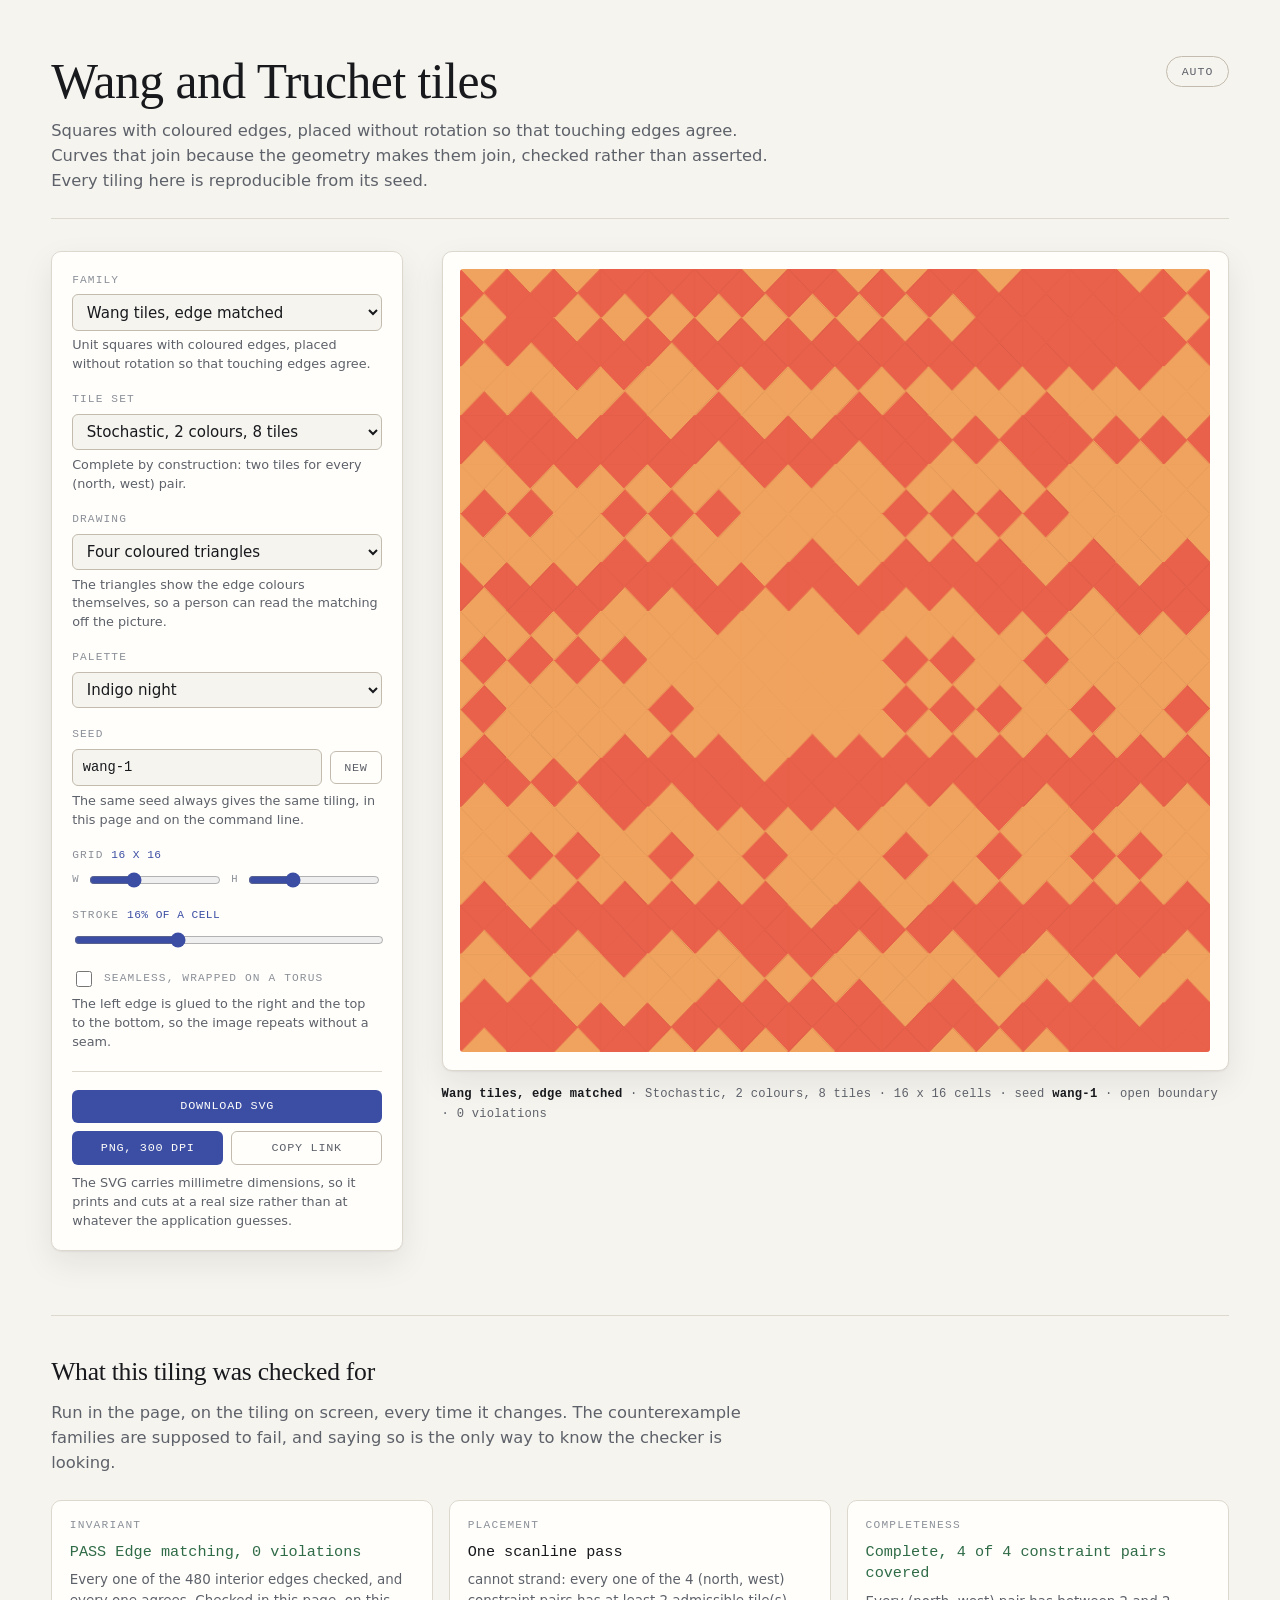
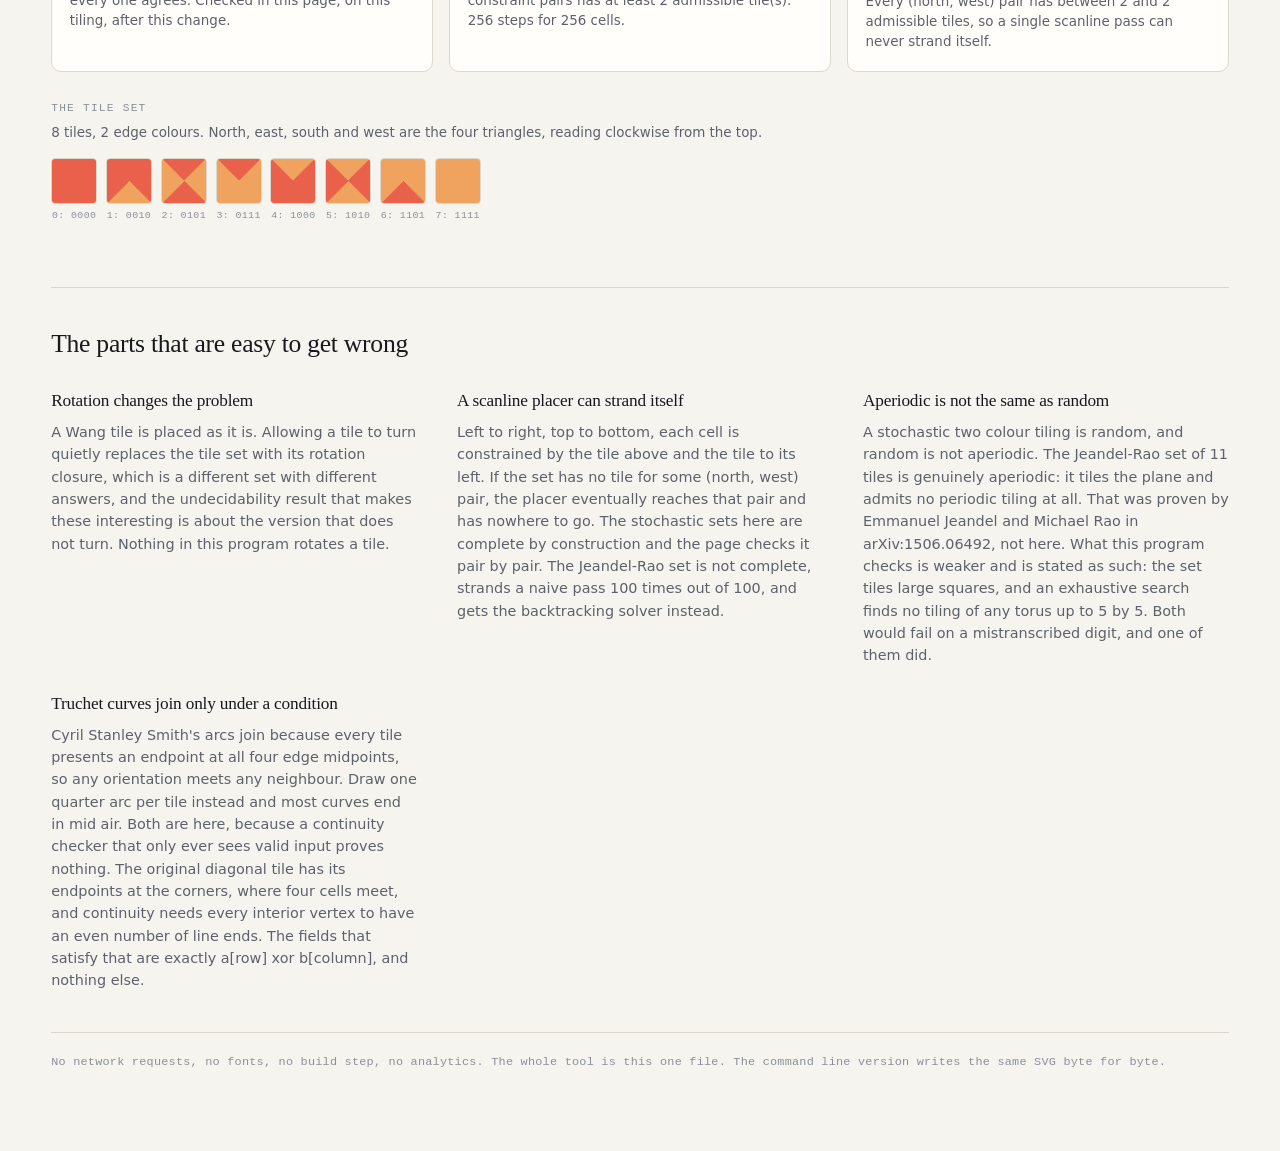
==== commit 64e6ecd0: "fix: hidden fields stayed visible, and tidy the control layout" ====
--- a/docs/index.html
+++ b/docs/index.html
@@ -85,6 +85,11 @@
 
 * { box-sizing: border-box; }
 
+/* A control that does not apply to the current family is hidden with the hidden attribute,
+ * and `display: grid` on .field would otherwise beat the browser's own `[hidden]` rule, so
+ * the tile set menu stayed on screen while a Truchet family was selected. */
+[hidden] { display: none !important; }
+
 body {
   margin: 0;
   padding: 0 clamp(1rem, 4vw, 3.5rem) 5rem;
@@ -247,14 +252,24 @@
   color: var(--muted);
 }
 
+.axis {
+  font-family: var(--mono);
+  font-size: 0.66rem;
+  letter-spacing: 0.08em;
+  color: var(--faint);
+  flex: none;
+}
+
 .actions {
-  display: flex;
-  flex-wrap: wrap;
+  display: grid;
+  grid-template-columns: 1fr 1fr;
   gap: 0.5rem;
   margin: 1.25rem 0 0.6rem;
   padding-top: 1.1rem;
   border-top: 1px solid var(--rule);
 }
+
+.actions button:first-child { grid-column: 1 / -1; }
 
 button {
   font-family: var(--mono);
@@ -490,8 +505,10 @@
       <div class="field">
         <label for="width">Grid <span class="value" id="grid-value"></span></label>
         <div class="row">
-          <input id="width" type="range" min="1" max="48" step="1">
-          <input id="height" type="range" min="1" max="48" step="1">
+          <span class="axis" aria-hidden="true">W</span>
+          <input id="width" type="range" min="1" max="48" step="1" aria-label="Cells across">
+          <span class="axis" aria-hidden="true">H</span>
+          <input id="height" type="range" min="1" max="48" step="1" aria-label="Cells down">
         </div>
       </div>
 
@@ -517,7 +534,7 @@
 
     <div class="actions">
       <button id="download-svg" type="button">Download SVG</button>
-      <button id="download-png" type="button">Download PNG, 300 dpi</button>
+      <button id="download-png" type="button">PNG, 300 dpi</button>
       <button id="copy-link" type="button" class="ghost">Copy link</button>
     </div>
     <p class="hint" id="export-note">The SVG carries millimetre dimensions, so it prints and
